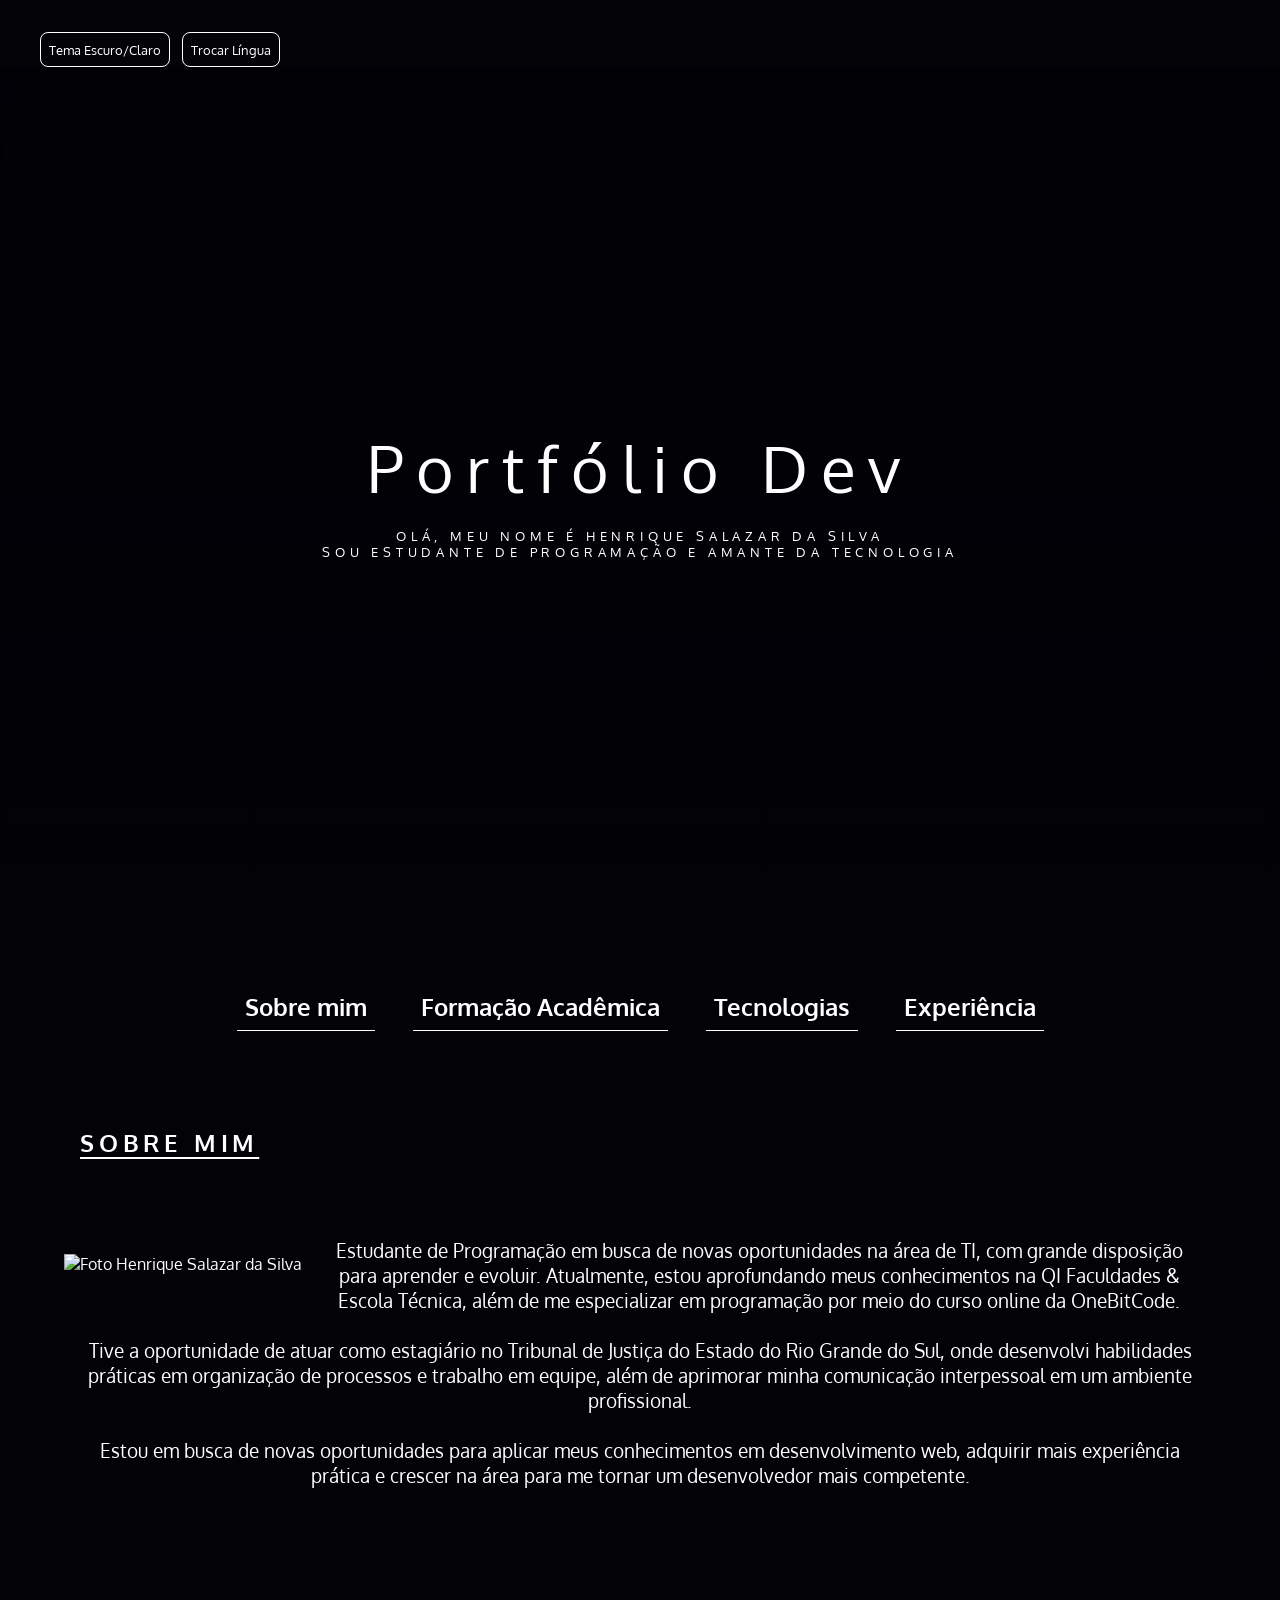
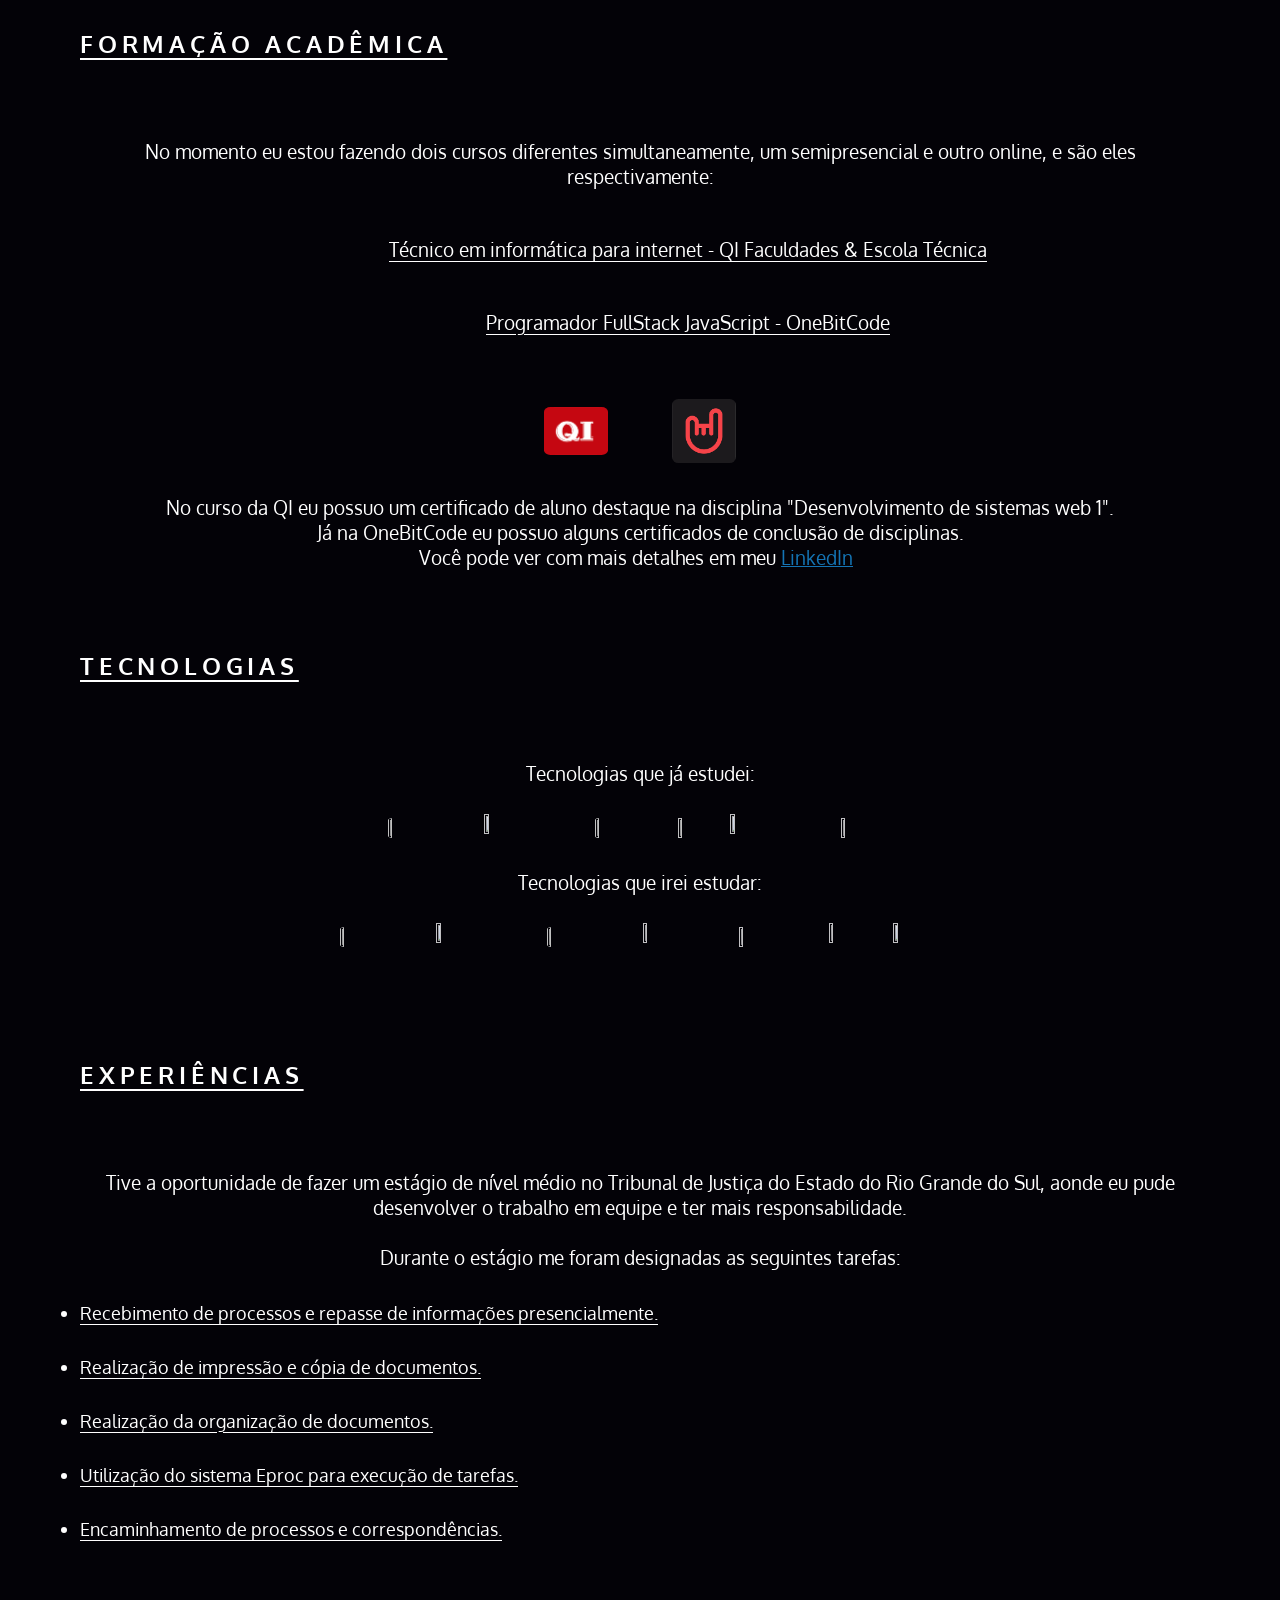
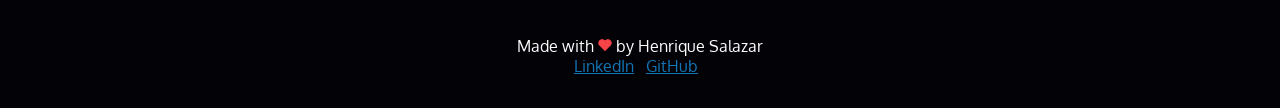
==== index.html @ 2d02c38e "button" ====
<html>
<head>
    <meta charset="UTF-8">
    <meta name="viewport" content="width=device-width, initial-scale=1.0">
    <meta http-equiv="X-UA-Compatible" content="IE=edge">
    <link rel="preconnect" href="https://fonts.googleapis.com" />
    <link rel="preconnect" href="https://fonts.gstatic.com" crossorigin />
    <link href="https://fonts.googleapis.com/css2?family=Oxygen:wght@300;400&display=swap" rel="stylesheet"/> 
    <link rel="stylesheet" href="style.css">
    <script src="index.js" defer></script>
    <link rel='icon' href="/favicon/heart-svgrepo-com.svg" type="image/icon">
  <title>Portfólio Dev</title>
  </head>
  <body>
    <main>
      <div class="buttons">
        <button>Tema Escuro/Claro</button>
        <button>Trocar Língua</button>
      </div>

      <div class="backgroundTop">
      <section class="top">  
      <h1 class="title">Portfólio Dev</h1>
      <br>
      <p class="text">Olá, meu nome é Henrique Salazar da Silva 
        <br>
        Sou estudante de programação e amante da tecnologia</p>
      </section>
      </div>
      
      <section class="guide">
        <h2 class="guideTitle">
          <a href=#aboutMe class="guideLink">Sobre mim</a>
          <a href=#studies class="guideLink">Formação Acadêmica</a>
          <a href=#tech class="guideLink">Tecnologias</a>
          <a href=#exp class="guideLink">Experiência</a>
        </h2>
      </section>
      <section id="aboutMe" class="aboutMe">
        <h3>Sobre mim</h3>
        <img class="myPhoto" src="https://media.licdn.com/dms/image/v2/D4D03AQFxj0ifbXHXuw/profile-displayphoto-shrink_200_200/profile-displayphoto-shrink_200_200/0/1732305080300?e=1740009600&v=beta&t=Vm63u_NW8mO5GxyEGUMK5g2LpMHWgsu2OqXwriJN6ME" alt="Foto Henrique Salazar da Silva">
        <p id="guideText" class="guideText">
          Estudante de Programação em busca de novas oportunidades na área de TI, com grande disposição para aprender e evoluir. Atualmente, estou aprofundando meus conhecimentos na QI Faculdades & Escola Técnica, além de me especializar em programação por meio do curso online da OneBitCode.
<br><br>
Tive a oportunidade de atuar como estagiário no Tribunal de Justiça do Estado do Rio Grande do Sul, onde desenvolvi habilidades práticas em organização de processos e trabalho em equipe, além de aprimorar minha comunicação interpessoal em um ambiente profissional.
<br><br>
Estou em busca de novas oportunidades para aplicar meus conhecimentos em desenvolvimento web, adquirir mais experiência prática e crescer na área para me tornar um desenvolvedor mais competente.
        </p>
      </section>
      <br><br><br>
        <section id="studies" class="studies">
        <h3>Formação acadêmica</h3>
        <p class="guideText">
          No momento eu estou fazendo dois cursos diferentes simultaneamente, um semipresencial e outro online, e são eles respectivamente:
           </p>
          <ul class="ulSchool">
            <li class="school">Técnico em informática para internet - QI Faculdades & Escola Técnica</li>     
            <li class="school">Programador FullStack JavaScript - OneBitCode</li>
          </ul>
          <div class="container">
          <img id="logoQI" class="logo" src="[data-uri]" alt="Logo QI">
          
                      <img class="logo" src="[data-uri]" alt="Logo OneBitCode">
          </div>
          <p class="guideText">
          No curso da QI eu possuo um certificado de aluno destaque na disciplina "Desenvolvimento de sistemas web 1".
            <br>
          Já na OneBitCode eu possuo alguns certificados de conclusão de disciplinas.
            <br>
            Você pode ver com mais detalhes em meu <a class="footerLink" href="https://www.linkedin.com/in/henrique-salazar-da-silva-dev/" target="_blank">LinkedIn</a>
          </p>
      </section>
      <section id="tech" class="tech">
      <h3>
        Tecnologias
        </h3>
        <p class="guideText">
        Tecnologias que já estudei:
        </p>
        <div class="containerTech">
       <img class="logoTech" src="https://i.pinimg.com/564x/b1/75/54/b175549d8268dd656b92e3b56988bdf9.jpg">
               <img class="logoTechCSS" src="https://encrypted-tbn0.gstatic.com/images?q=tbn:ANd9GcRZ390sPfhYJtccrcX6TgoSIDoWQivTFIMdyw&s">
          
          <img class="logoTechJS" src="https://upload.wikimedia.org/wikipedia/commons/6/6a/JavaScript-logo.png">
          
          <img class="logoTechSQL" src="https://www.tshirtgeek.com.br/wp-content/uploads/2021/09/com037-scaled.jpg">
          
          <img class="logoTechReact" src="https://cdn.intuji.com/2023/10/MySQL.png">
          
          <img class="logoTechJava" src="https://www.buildateam.io/wp-content/uploads/2018/07/logo-java.png">
          </div>
        <p class="guideText">
          Tecnologias que irei estudar:
        </p>
       <div class="containerTech">
        <img class="logoTech" src="https://upload.wikimedia.org/wikipedia/commons/thumb/2/27/PHP-logo.svg/711px-PHP-logo.svg.png?20180502235434">
         <img class="logoTechReact" src="https://www.shareicon.net/download/2016/07/10/119874_apps_512x512.png">
         <img class="logoTech" src="https://encrypted-tbn0.gstatic.com/images?q=tbn:ANd9GcSRgfZ2sG6xWL_Ag0kASTIytHshA2F419syVg&s">
         <img class="logoTechPost" src="https://cdn.thenewstack.io/media/2024/09/750a39d4-postgresql-1024x683.jpg">
         <img class="logoTechMongo" src="https://encrypted-tbn0.gstatic.com/images?q=tbn:ANd9GcT2ZYtHv2OLXmthRPbkmENZRXuqBVDwlsrZ1A&s">
         <img class="logoTechNext" src="https://media2.dev.to/dynamic/image/width=1080,height=1080,fit=cover,gravity=auto,format=auto/https%3A%2F%2Fdev-to-uploads.s3.amazonaws.com%2Fi%2Flx4ha1zl8s244i358abg.jpg">
         <img class="logoTechReact" src="https://cdn-icons-png.flaticon.com/512/5968/5968421.png">
        </div>
     </section>
      <section id="exp" class="exp">
        <h3>
          Experiências
        </h3>
        <p class="guideText">
        Tive a oportunidade de fazer um estágio de nível médio no Tribunal de Justiça do Estado do Rio Grande do Sul, aonde eu pude desenvolver o trabalho em equipe e ter mais responsabilidade.
<br><br>
          Durante o estágio me foram designadas as seguintes tarefas:<br>
          </p>
          <ul>
            <li class="tasks">Recebimento de processos e repasse de informações presencialmente.</li>
            <li class="tasks">Realização de impressão e cópia de documentos.</li>
            <li class="tasks">Realização da organização de documentos.</li>
            <li class="tasks">Utilização do sistema Eproc para execução de tarefas.</li>
            <li class="tasks">Encaminhamento de processos e correspondências.</li>     
        </ul>
        
      </section>
    </main>
    
    
     <footer class="footer">
        Made with
        <svg xmlns="http://www.w3.org/2000/svg" width="14" height="14" viewBox="0 0 24 24" fill="#f64348" stroke="#f64348" stroke-width="2" stroke-linecap="round" stroke-linejoin="round">
            <path d="M20.84 4.61a5.5 5.5 0 0 0-7.78 0L12 5.67l-1.06-1.06a5.5 5.5 0 0 0-7.78 7.78l1.06 1.06L12 21.23l7.78-7.78 1.06-1.06a5.5 5.5 0 0 0 0-7.78z"></path>
        </svg>
        by Henrique Salazar
       <br>
       <a class="footerLink" href="https://www.linkedin.com/in/henrique-salazar-da-silva-dev/" target="_blank">LinkedIn</a>
       <a class="footerLink" href="https://github.com/Sallazarr" target="_blank">GitHub</a>
    </footer>
  </body>
  
</html>
---- style.css ----
* {
    box-sizing: border-box;
    font-family: "Oxygen", system-ui, -apple-system, BlinkMacSystemFont, 'Segoe UI', Roboto, Oxygen, Ubuntu, Cantarell, 'Open Sans', 'Helvetica Neue', sans-serif;
    margin: 0;
    padding: 0;
}

html {
  scroll-behavior: smooth;
}

:root{
  --color-background:#030207;
  --color-white: #fff;
  --color-blue: #1474b4;
  --color-hover: #ababae;
}

.buttons{
margin-left: 2rem;
margin-top: 2rem;
}

button{
  padding: .5rem;
  margin-left: .5rem;
  border-radius: .5rem;
  background-color: var(--color-background);
  border: 1px solid var(--color-white);
  color: var(--color-white);
  transition: linear 0.1s;
}

button:hover{
  background-color: var(--color-hover);
}

.footerLink {
  display: inline-block; /* Necessário para aplicar transform corretamente */
    color: var(--color-blue);
  transition:transform 0.3s ease;
  margin-right:0.5rem;
}

.footerLink:hover{
  transform:scale(1.1);
}

.guideLink{
  text-decoration:none;
  display: inline-block;
  color:var(--color-white);
  border-bottom:1px solid var(--color-white);
  padding:0.5rem;
  margin:1rem;
  transition:transform 0.3s ease;

}

.guideLink:hover{
 transform:scale(1.1);
}

body{
    background-color: var(--color-background);
    color: var(--color-white);
  
}
.backgroundTop{
    background-image:url("https://media.licdn.com/dms/image/v2/D4D16AQHO2YxImoK0rQ/profile-displaybackgroundimage-shrink_350_1400/profile-displaybackgroundimage-shrink_350_1400/0/1732305296764?e=1740009600&v=beta&t=SHOpkHXw3C5W6tUankDEh1GphTwzK2i4yoQvyni9ja0");
  background-size:cover;
  background-position:center;
  background-repeat:no-repeat;
}

.top{
  padding-top:40vh;
 background: linear-gradient(rgba(0, 0, 0, 0.1), var(--color-background));
  position: relative;
  min-height: 100vh;
  text-align:center;
  height:100vh;  
  backdrop-filter: blur(5px);
}

.title{
  font-size:4rem;
  letter-spacing:0.8rem;
  font-weight:500;
}

.text{
  font-size:0.8rem;
  letter-spacing:0.3rem;
  text-transform:uppercase;
}

.guideTitle{
  text-align:center;
}


h3{
  font-size:1.5rem;
  text-align:left;
  margin:5rem;
  text-decoration:underline;
  text-decoration-color: var(--color-white);
  text-underline-position: under;
  letter-spacing:0.3rem;
  text-transform:uppercase;
}

.myPhoto{
  float:left;
  padding:1rem;
  margin-left:3rem;
  border-radius:10%;
  height:auto;
  width:auto;
  object-fit:cover;
}

.guideText{
  text-align:center;
  font-size:1.2rem;
  margin-left:5rem;
  margin-right:5rem;
}

.ulSchool{
    list-style-type: none;
  padding:0;
}

.container {
  display: flex;
  justify-content: center; /* Alinha as imagens no centro horizontal */
  align-items: center; /* Alinha as imagens no centro vertical */
  height: auto; /* Ocupa toda a altura da tela */
}

.logo{
  height:5%;
  width:5%;
  margin:2rem;
  border-radius:10%;
}

.school{
  margin-left:6rem;
  margin-bottom:2rem;
  margin-top:3rem;
  font-size:1.2rem;
  text-align:center;
  text-decoration:underline;
  text-decoration-color: var(--color-white);
  text-underline-position: under;
}


.containerTech{
   display: flex;
  justify-content: center; /* Alinha as imagens no centro horizontal */
  align-items: center; /* Alinha as imagens no centro vertical */
  height: auto; /* Ocupa toda a altura da tela */
}

.logoTech{
  height:5%;
  width:5%;
  margin:2rem;
  border-radius:10%;
  
}

.logoTechCSS{
  height:6.2%;
  width:6.2%;
  margin-bottom:8px;
  mix-blend-mode:screen;
}

.logoTechJS{
  height:4%;
  width:4%;
  margin:2rem;
  border-radius:10%;
}

.logoTechSQL{
  height:4%;
  width:4%;
  margin-bottom:8px;
   margin-top:0.5rem;
  color:var(--color-background)
}

.logoTechJava{
  height:4%;
  width:4%;
  margin:2rem;
  mix-blend-mode:screen;
}

.logoTechReact{
  height:6.2%;
  width:6.2%;
  margin-bottom:8px;
  mix-blend-mode:screen;
}

.logoTechPost{
  height:6.2%;
  width:5%;
  margin-bottom:8px;
  mix-blend-mode:screen;
}

.logoTechMongo{
  height:4.5%;
  width:4.5%;
  margin:2rem;
  mix-blend-mode:screen;
}

.logoTechNext{
  height:6.2%;
  width:5%;
  margin-bottom:8px;
  mix-blend-mode:screen;
}

.tasks{
  font-size:1.1rem;
  text-align:left;
  margin:2rem;
  margin-left:5rem;
  text-decoration:underline;
  text-decoration-color: var(--color-white);
  text-underline-position: under;
}

footer {
    margin-top: 4rem;
    padding: 2rem;
    text-align: center;
}
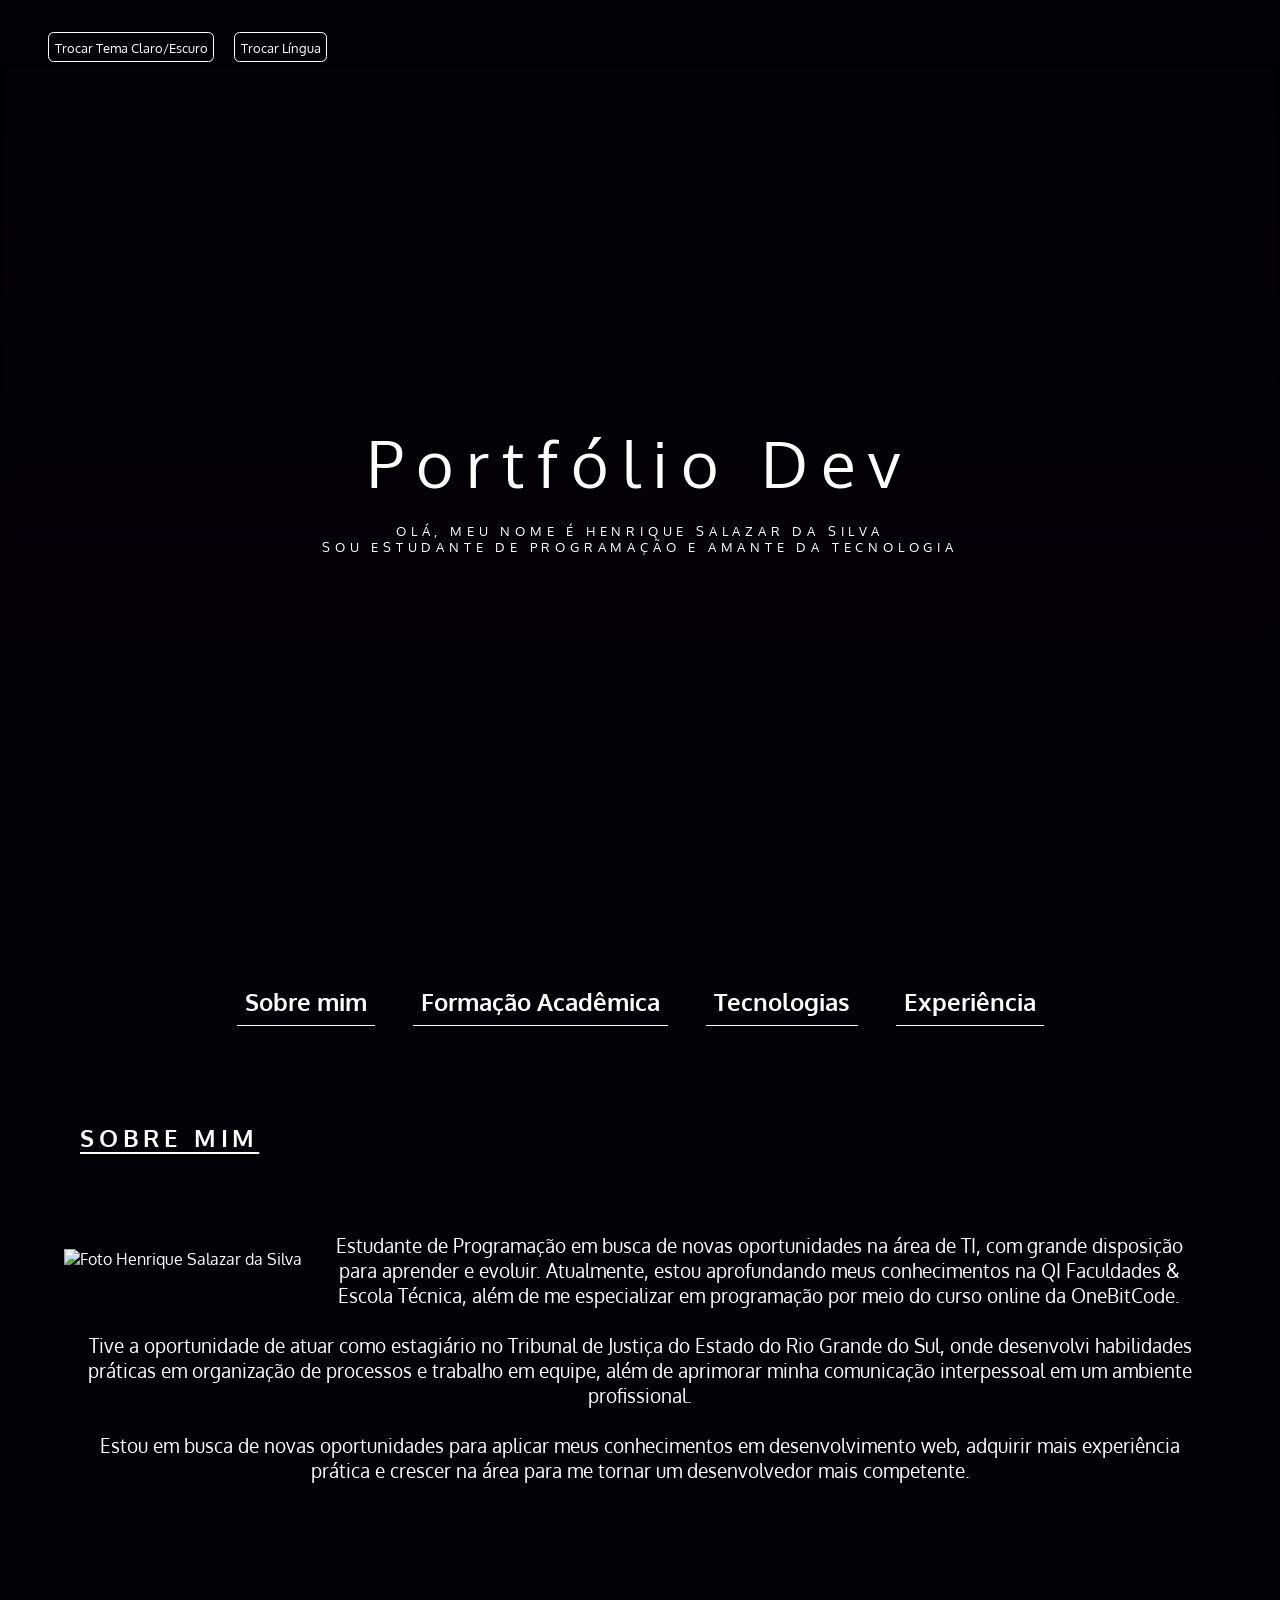
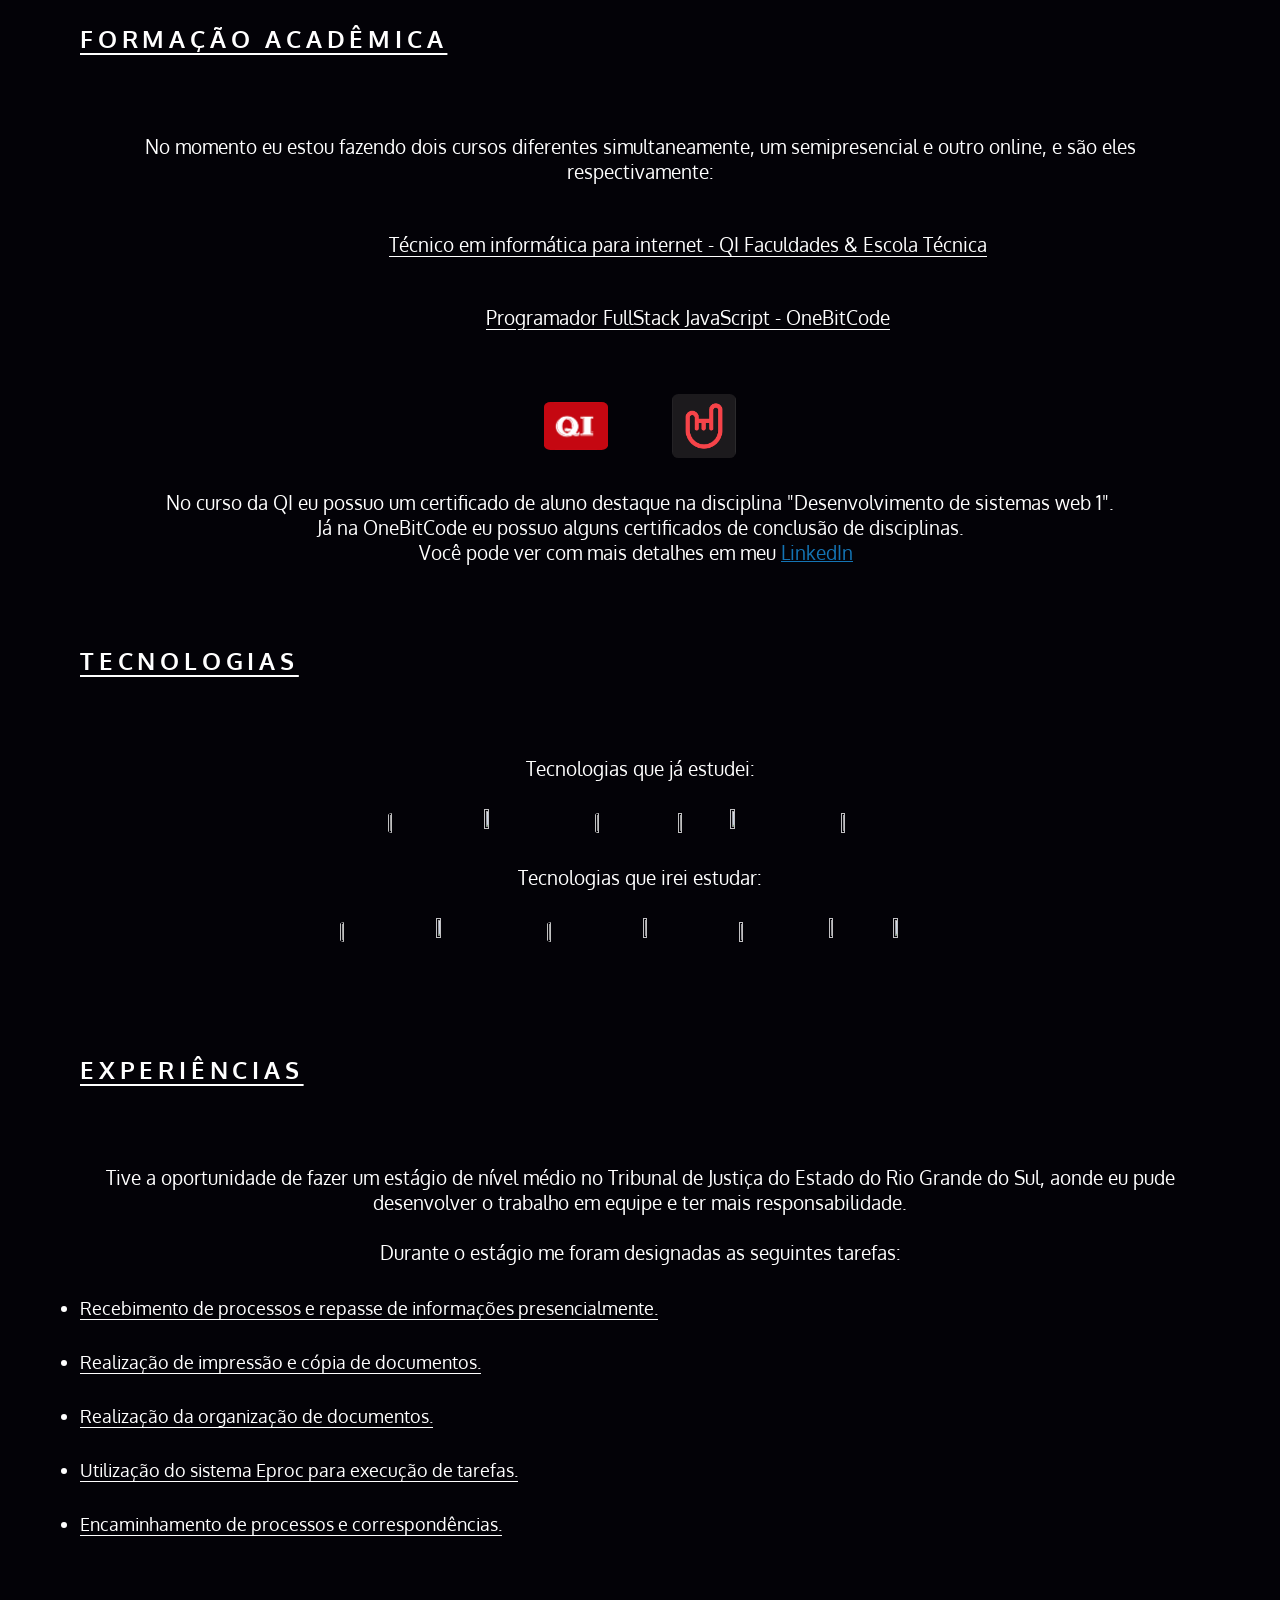
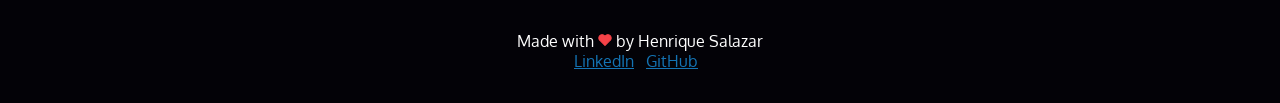
==== commit 505f5593: "buttons" ====
--- a/index.html
+++ b/index.html
@@ -13,10 +13,10 @@
   </head>
   <body>
     <main>
-      <div class="buttons">
-        <button>Tema Escuro/Claro</button>
-        <button>Trocar Língua</button>
-      </div>
+<div class="buttons">
+  <button>Trocar Tema Claro/Escuro</button>
+  <button>Trocar Língua</button>
+</div>
 
       <div class="backgroundTop">
       <section class="top">  
--- a/style.css
+++ b/style.css
@@ -13,26 +13,26 @@
   --color-background:#030207;
   --color-white: #fff;
   --color-blue: #1474b4;
-  --color-hover: #ababae;
 }
 
 .buttons{
-margin-left: 2rem;
-margin-top: 2rem;
+  margin-top: 2rem;
+  margin-left: 2rem;
 }
 
 button{
-  padding: .5rem;
-  margin-left: .5rem;
-  border-radius: .5rem;
+  padding: .35rem;
+  margin-left: 1rem;
+  border-radius: .35rem;
+  align-content: center;
   background-color: var(--color-background);
+  color:var(--color-white);
   border: 1px solid var(--color-white);
-  color: var(--color-white);
-  transition: linear 0.1s;
+  transition: ease-in-out 1s;
 }
 
 button:hover{
-  background-color: var(--color-hover);
+
 }
 
 .footerLink {
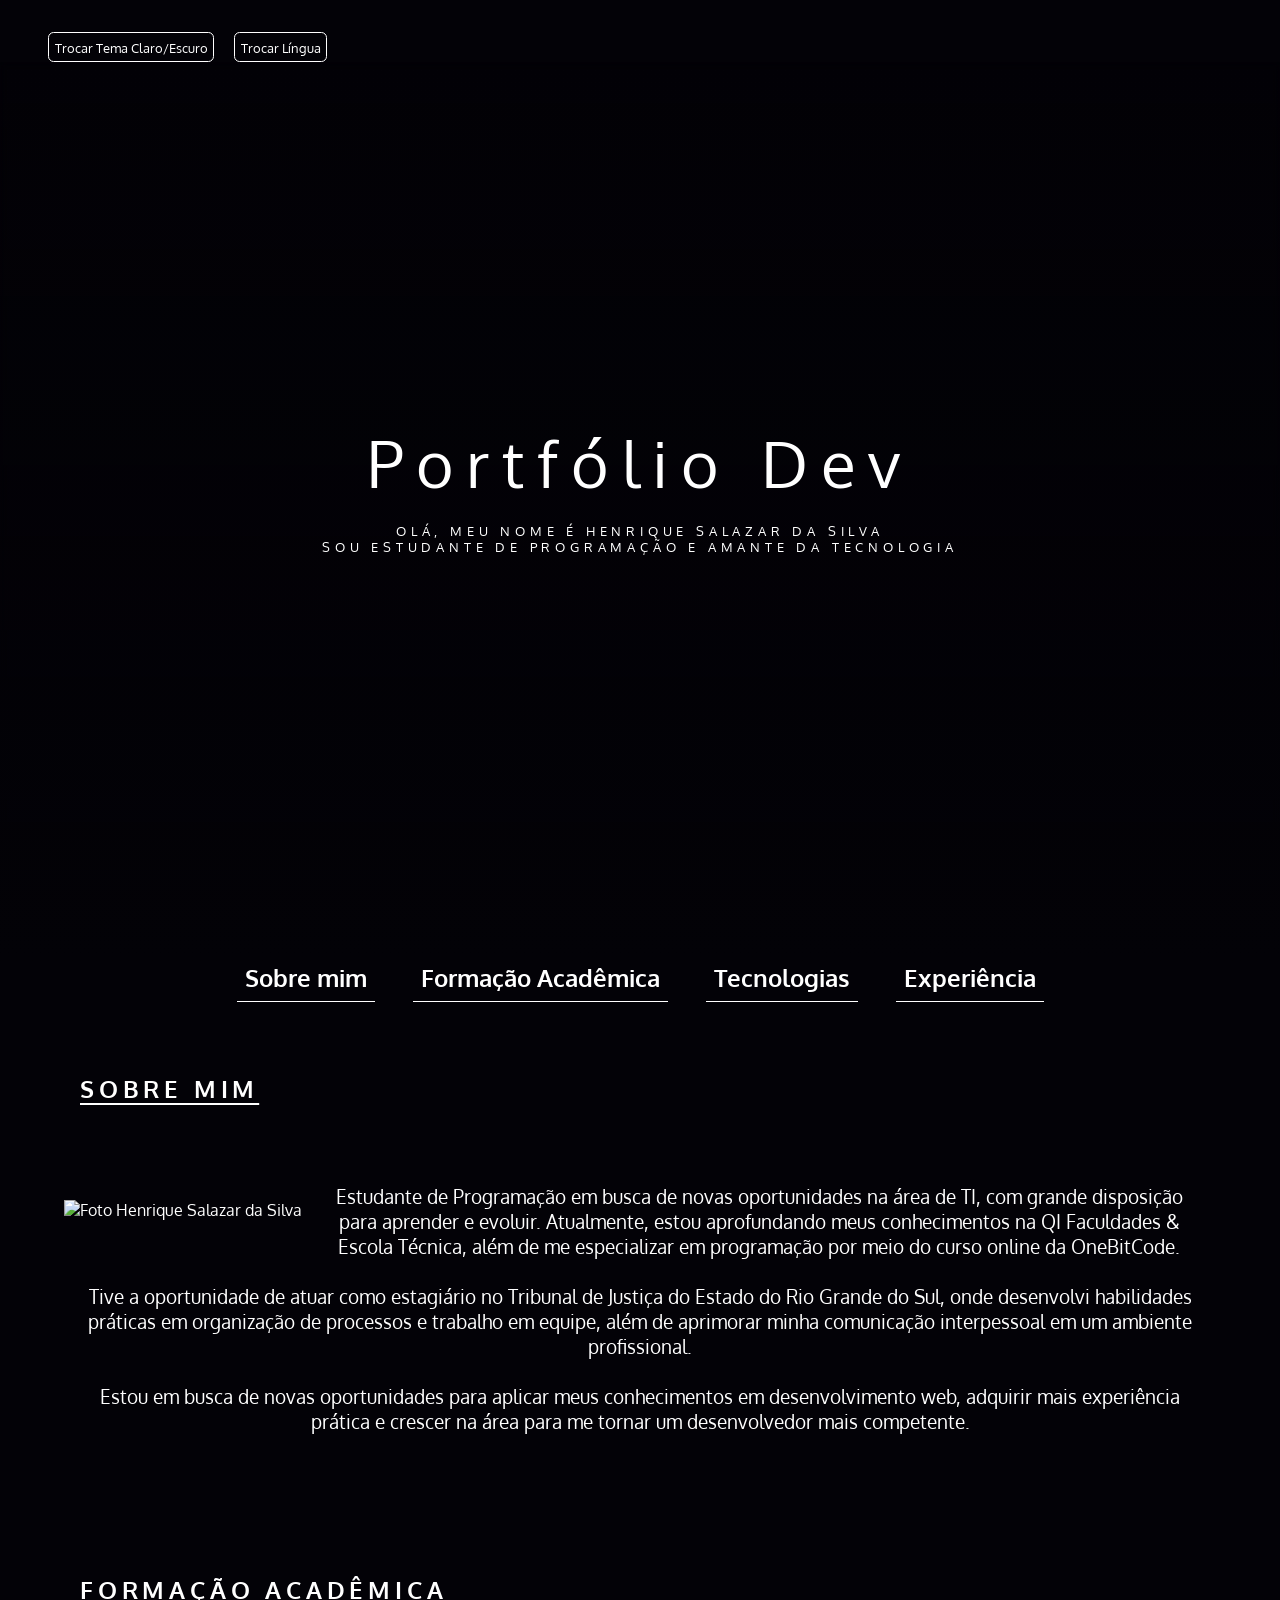
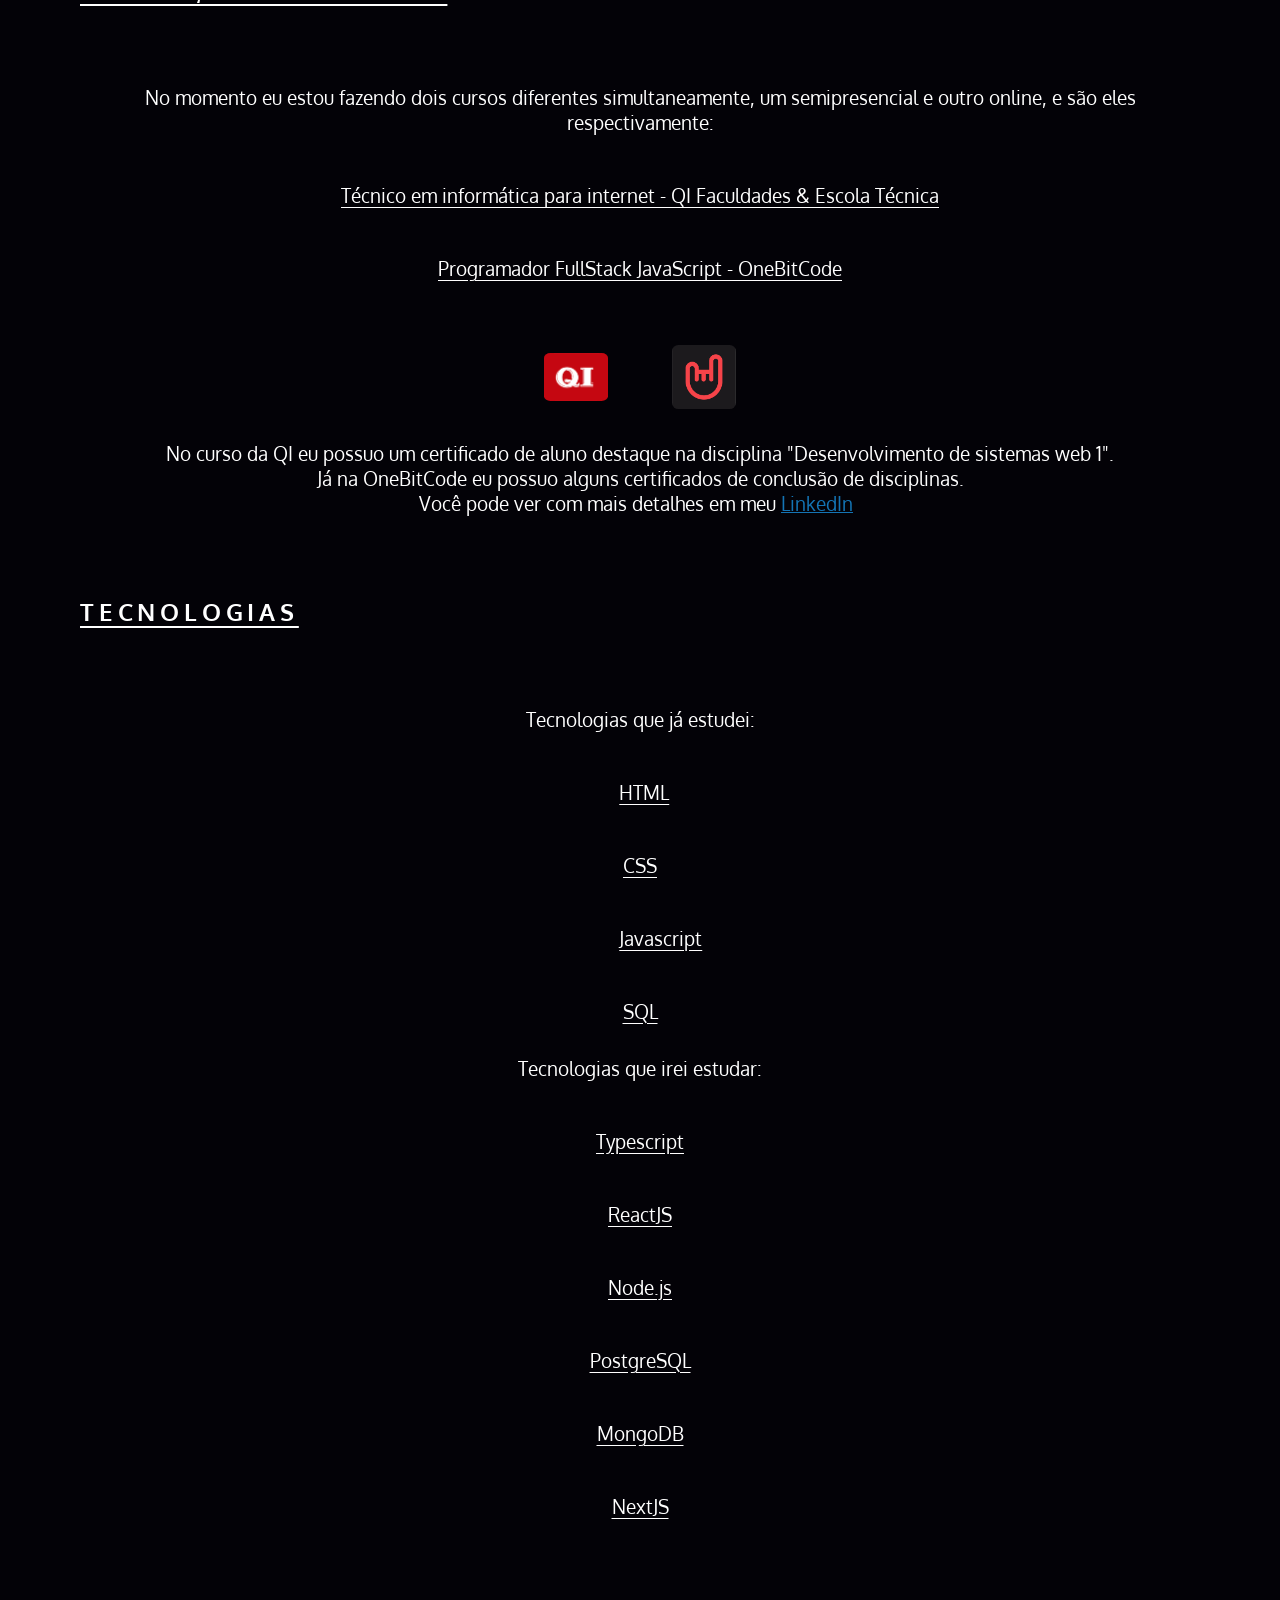
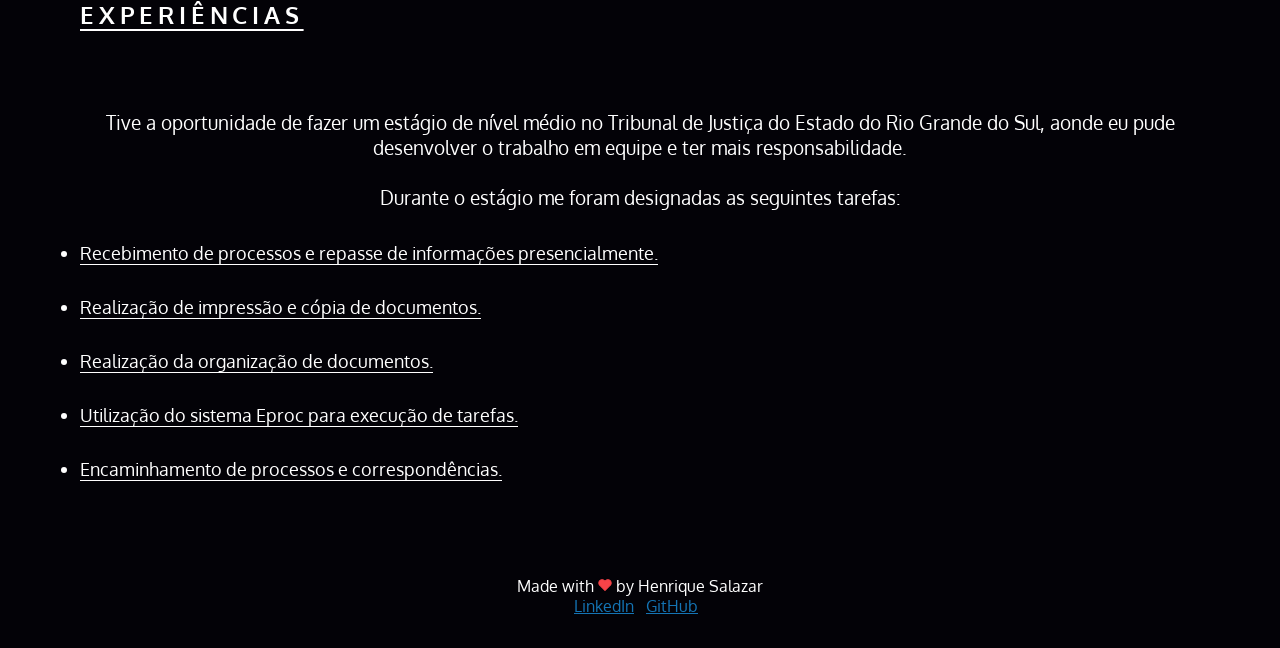
==== commit df282ddc: "change theme and some other changes" ====
--- a/index.html
+++ b/index.html
@@ -12,10 +12,10 @@
   <title>Portfólio Dev</title>
   </head>
   <body>
-    <main>
+    <main data-theme="dark">
 <div class="buttons">
-  <button>Trocar Tema Claro/Escuro</button>
-  <button>Trocar Língua</button>
+  <button id="switchTheme">Trocar Tema Claro/Escuro</button>
+  <button id="language">Trocar Língua</button>
 </div>
 
       <div class="backgroundTop">
@@ -78,28 +78,24 @@
         Tecnologias que já estudei:
         </p>
         <div class="containerTech">
-       <img class="logoTech" src="https://i.pinimg.com/564x/b1/75/54/b175549d8268dd656b92e3b56988bdf9.jpg">
-               <img class="logoTechCSS" src="https://encrypted-tbn0.gstatic.com/images?q=tbn:ANd9GcRZ390sPfhYJtccrcX6TgoSIDoWQivTFIMdyw&s">
-          
-          <img class="logoTechJS" src="https://upload.wikimedia.org/wikipedia/commons/6/6a/JavaScript-logo.png">
-          
-          <img class="logoTechSQL" src="https://www.tshirtgeek.com.br/wp-content/uploads/2021/09/com037-scaled.jpg">
-          
-          <img class="logoTechReact" src="https://cdn.intuji.com/2023/10/MySQL.png">
-          
-          <img class="logoTechJava" src="https://www.buildateam.io/wp-content/uploads/2018/07/logo-java.png">
+          <ul class="ulSchool">
+            <li class="school">HTML</li>
+            <li class="school">CSS</li>
+            <li class="school">Javascript</li>
+            <li class="school">SQL</li>
+          </ul>
           </div>
         <p class="guideText">
           Tecnologias que irei estudar:
         </p>
-       <div class="containerTech">
-        <img class="logoTech" src="https://upload.wikimedia.org/wikipedia/commons/thumb/2/27/PHP-logo.svg/711px-PHP-logo.svg.png?20180502235434">
-         <img class="logoTechReact" src="https://www.shareicon.net/download/2016/07/10/119874_apps_512x512.png">
-         <img class="logoTech" src="https://encrypted-tbn0.gstatic.com/images?q=tbn:ANd9GcSRgfZ2sG6xWL_Ag0kASTIytHshA2F419syVg&s">
-         <img class="logoTechPost" src="https://cdn.thenewstack.io/media/2024/09/750a39d4-postgresql-1024x683.jpg">
-         <img class="logoTechMongo" src="https://encrypted-tbn0.gstatic.com/images?q=tbn:ANd9GcT2ZYtHv2OLXmthRPbkmENZRXuqBVDwlsrZ1A&s">
-         <img class="logoTechNext" src="https://media2.dev.to/dynamic/image/width=1080,height=1080,fit=cover,gravity=auto,format=auto/https%3A%2F%2Fdev-to-uploads.s3.amazonaws.com%2Fi%2Flx4ha1zl8s244i358abg.jpg">
-         <img class="logoTechReact" src="https://cdn-icons-png.flaticon.com/512/5968/5968421.png">
+        <ul class="ulSchool">
+          <li class="school">Typescript</li>
+          <li class="school">ReactJS</li>
+          <li class="school">Node.js</li>
+          <li class="school">PostgreSQL</li>
+          <li class="school">MongoDB</li>
+          <li class="school">NextJS</li>
+        </ul>
         </div>
      </section>
       <section id="exp" class="exp">
--- a/style.css
+++ b/style.css
@@ -13,6 +13,7 @@
   --color-background:#030207;
   --color-white: #fff;
   --color-blue: #1474b4;
+  --color-hover: #3e293a;
 }
 
 .buttons{
@@ -20,20 +21,23 @@
   margin-left: 2rem;
 }
 
-button{
+button {
   padding: .35rem;
   margin-left: 1rem;
   border-radius: .35rem;
   align-content: center;
   background-color: var(--color-background);
-  color:var(--color-white);
+  color: var(--color-white);
   border: 1px solid var(--color-white);
-  transition: ease-in-out 1s;
+  transition: transform 0.3s ease-in-out, background-color 0.3s ease-in-out; /* Transições para transformação e cor */
+  cursor: pointer;
 }
 
-button:hover{
+button:hover {
+  background-color: var(--color-hover);
+  transform: scale(1.01); /* Aumenta o tamanho do botão em 10% */
+}
 
-}
 
 .footerLink {
   display: inline-block; /* Necessário para aplicar transform corretamente */
@@ -48,7 +52,7 @@
 
 .guideLink{
   text-decoration:none;
-  display: inline-block;
+  display: inline;
   color:var(--color-white);
   border-bottom:1px solid var(--color-white);
   padding:0.5rem;
@@ -122,6 +126,7 @@
 }
 
 .guideText{
+  
   text-align:center;
   font-size:1.2rem;
   margin-left:5rem;
@@ -148,7 +153,8 @@
 }
 
 .school{
-  margin-left:6rem;
+  margin-left:25%;
+  margin-right: 25%;
   margin-bottom:2rem;
   margin-top:3rem;
   font-size:1.2rem;
@@ -164,71 +170,6 @@
   justify-content: center; /* Alinha as imagens no centro horizontal */
   align-items: center; /* Alinha as imagens no centro vertical */
   height: auto; /* Ocupa toda a altura da tela */
-}
-
-.logoTech{
-  height:5%;
-  width:5%;
-  margin:2rem;
-  border-radius:10%;
-  
-}
-
-.logoTechCSS{
-  height:6.2%;
-  width:6.2%;
-  margin-bottom:8px;
-  mix-blend-mode:screen;
-}
-
-.logoTechJS{
-  height:4%;
-  width:4%;
-  margin:2rem;
-  border-radius:10%;
-}
-
-.logoTechSQL{
-  height:4%;
-  width:4%;
-  margin-bottom:8px;
-   margin-top:0.5rem;
-  color:var(--color-background)
-}
-
-.logoTechJava{
-  height:4%;
-  width:4%;
-  margin:2rem;
-  mix-blend-mode:screen;
-}
-
-.logoTechReact{
-  height:6.2%;
-  width:6.2%;
-  margin-bottom:8px;
-  mix-blend-mode:screen;
-}
-
-.logoTechPost{
-  height:6.2%;
-  width:5%;
-  margin-bottom:8px;
-  mix-blend-mode:screen;
-}
-
-.logoTechMongo{
-  height:4.5%;
-  width:4.5%;
-  margin:2rem;
-  mix-blend-mode:screen;
-}
-
-.logoTechNext{
-  height:6.2%;
-  width:5%;
-  margin-bottom:8px;
-  mix-blend-mode:screen;
 }
 
 .tasks{
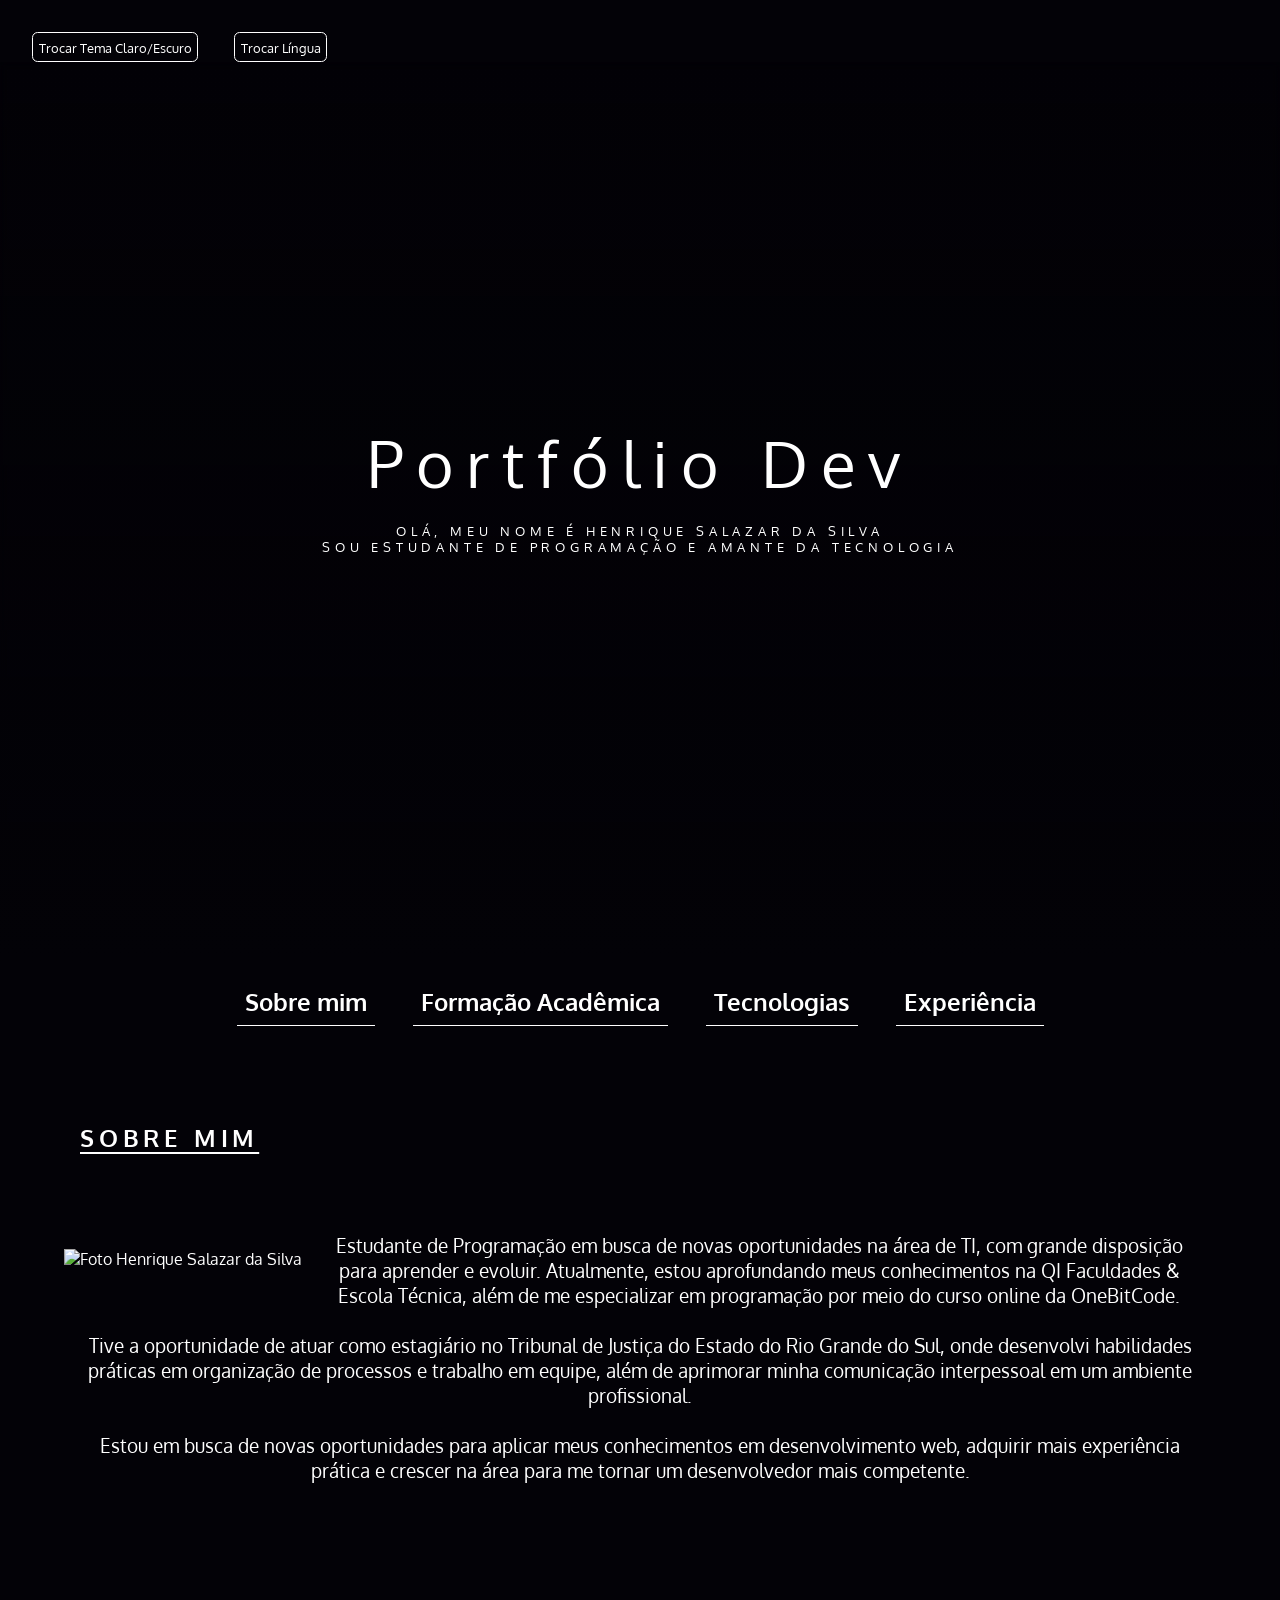
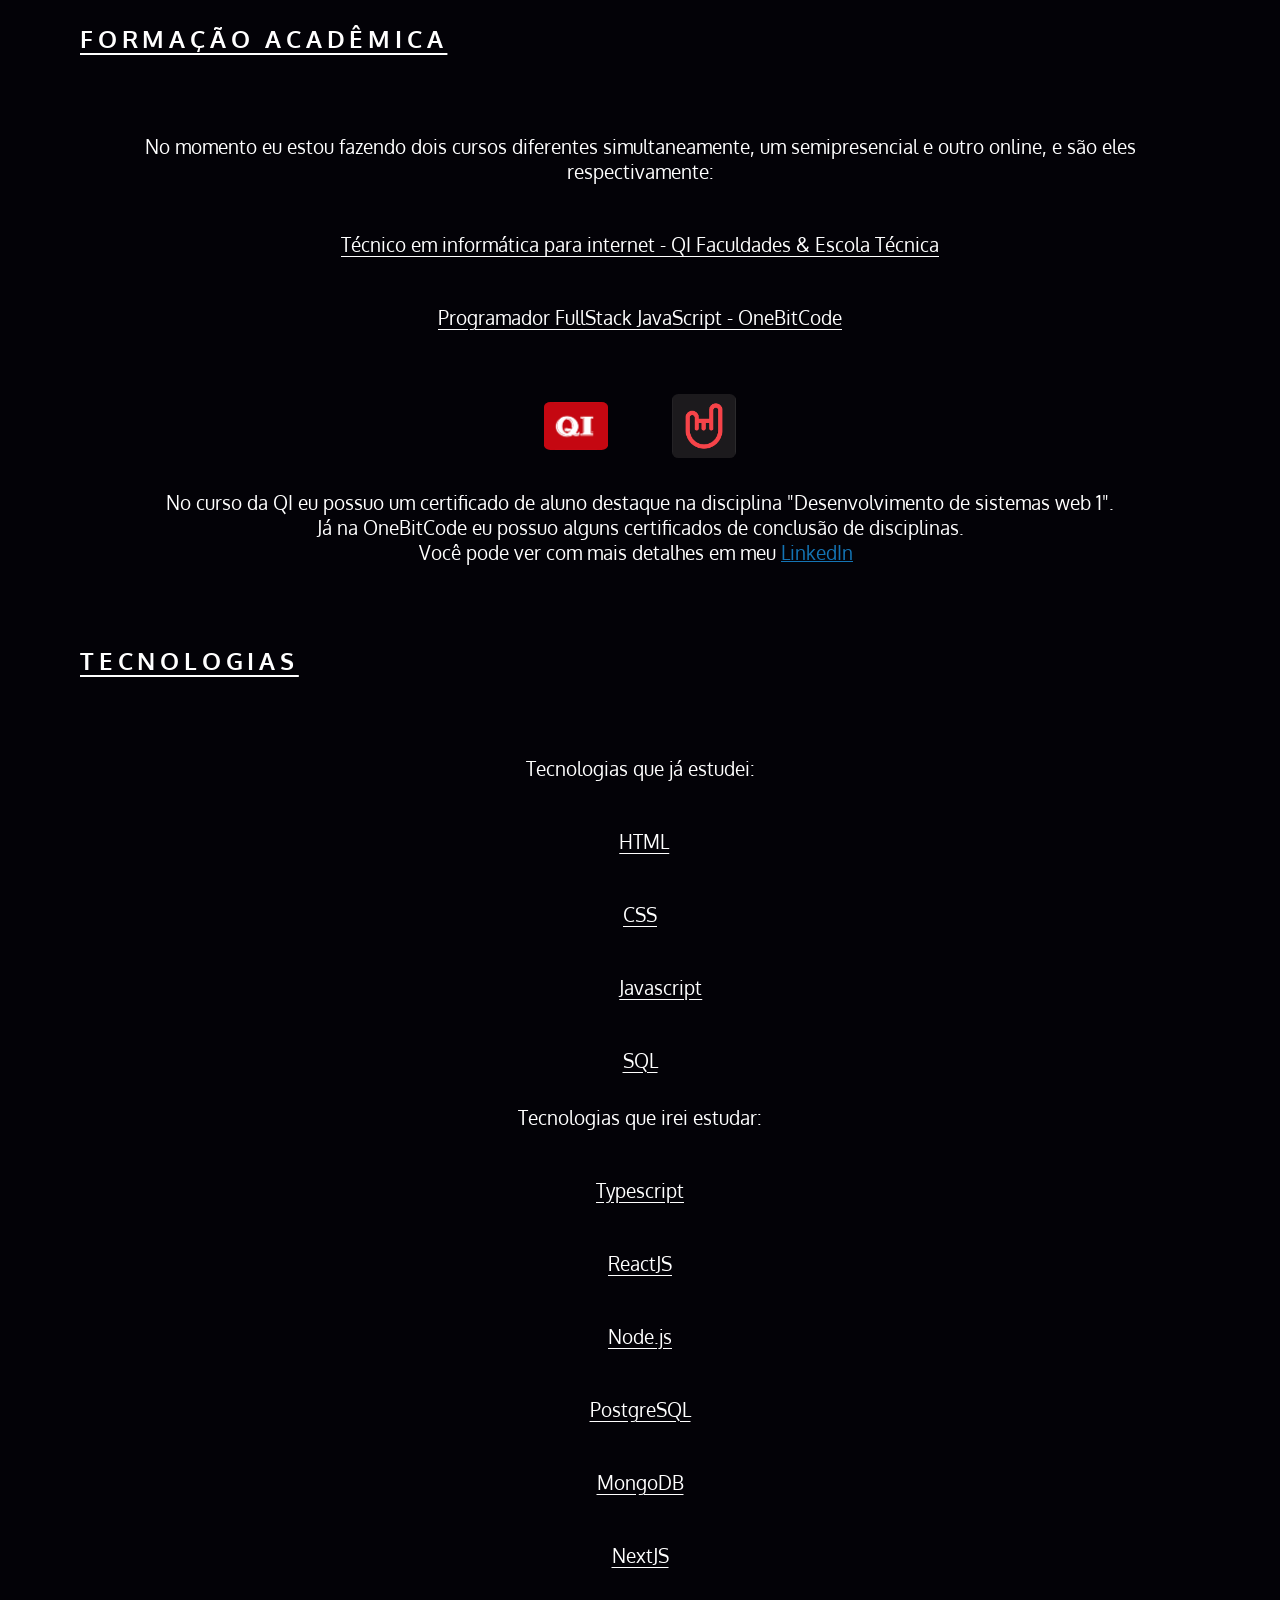
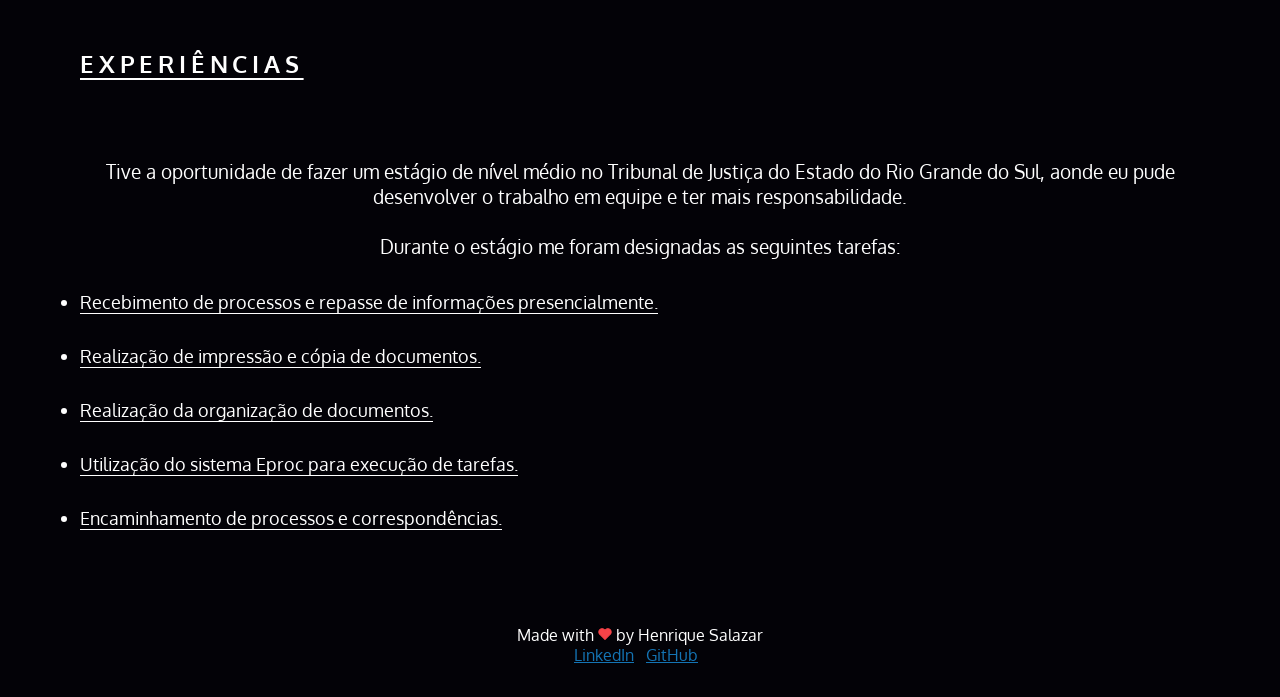
==== commit 43e65010: "update" ====
--- a/index.html
+++ b/index.html
@@ -1,4 +1,4 @@
-<html>
+<html data-lang="ptbr">
 <head>
     <meta charset="UTF-8">
     <meta name="viewport" content="width=device-width, initial-scale=1.0">
@@ -13,13 +13,15 @@
   </head>
   <body>
     <main data-theme="dark">
-<div class="buttons">
-  <button id="switchTheme">Trocar Tema Claro/Escuro</button>
-  <button id="language">Trocar Língua</button>
-</div>
+
 
       <div class="backgroundTop">
+     
+          <button id="switchTheme">Trocar Tema Claro/Escuro</button>
+          <button id="language">Trocar Língua</button>
+
       <section class="top">  
+  
       <h1 class="title">Portfólio Dev</h1>
       <br>
       <p class="text">Olá, meu nome é Henrique Salazar da Silva 
@@ -30,16 +32,16 @@
       
       <section class="guide">
         <h2 class="guideTitle">
-          <a href=#aboutMe class="guideLink">Sobre mim</a>
-          <a href=#studies class="guideLink">Formação Acadêmica</a>
-          <a href=#tech class="guideLink">Tecnologias</a>
-          <a href=#exp class="guideLink">Experiência</a>
+          <a href=#aboutMe id="guideLink1" class="guideLink">Sobre mim</a>
+          <a href=#studies id="guideLink2" class="guideLink">Formação Acadêmica</a>
+          <a href=#tech id="guideLink3" class="guideLink">Tecnologias</a>
+          <a href=#exp id="guideLink4" class="guideLink">Experiência</a>
         </h2>
       </section>
       <section id="aboutMe" class="aboutMe">
-        <h3>Sobre mim</h3>
+        <h3 class="myself">Sobre mim</h3>
         <img class="myPhoto" src="https://media.licdn.com/dms/image/v2/D4D03AQFxj0ifbXHXuw/profile-displayphoto-shrink_200_200/profile-displayphoto-shrink_200_200/0/1732305080300?e=1740009600&v=beta&t=Vm63u_NW8mO5GxyEGUMK5g2LpMHWgsu2OqXwriJN6ME" alt="Foto Henrique Salazar da Silva">
-        <p id="guideText" class="guideText">
+        <p id="guideText1" class="guideText">
           Estudante de Programação em busca de novas oportunidades na área de TI, com grande disposição para aprender e evoluir. Atualmente, estou aprofundando meus conhecimentos na QI Faculdades & Escola Técnica, além de me especializar em programação por meio do curso online da OneBitCode.
 <br><br>
 Tive a oportunidade de atuar como estagiário no Tribunal de Justiça do Estado do Rio Grande do Sul, onde desenvolvi habilidades práticas em organização de processos e trabalho em equipe, além de aprimorar minha comunicação interpessoal em um ambiente profissional.
--- a/style.css
+++ b/style.css
@@ -23,13 +23,14 @@
 
 button {
   padding: .35rem;
-  margin-left: 1rem;
+  margin-left: 2rem;
+  margin-top: 2rem;
   border-radius: .35rem;
   align-content: center;
   background-color: var(--color-background);
   color: var(--color-white);
   border: 1px solid var(--color-white);
-  transition: transform 0.3s ease-in-out, background-color 0.3s ease-in-out; /* Transições para transformação e cor */
+  transition: transform 0.1s ease-in-out, background-color 0.1s ease-in-out; /* Transições para transformação e cor */
   cursor: pointer;
 }
 
@@ -50,19 +51,28 @@
   transform:scale(1.1);
 }
 
+.guide{
+  display: flex;
+  flex-wrap: wrap;
+  align-items: center;
+  justify-content: center;
+  width: 100%;
+  min-width: 25%;
+  max-width: 125%;
+}
+
 .guideLink{
+  display: inline-block;
   text-decoration:none;
-  display: inline;
   color:var(--color-white);
   border-bottom:1px solid var(--color-white);
   padding:0.5rem;
   margin:1rem;
-  transition:transform 0.3s ease;
-
+  transition: transform 0.1s ease-in-out;
 }
 
 .guideLink:hover{
- transform:scale(1.1);
+  transform: scale(1.05);
 }
 
 body{
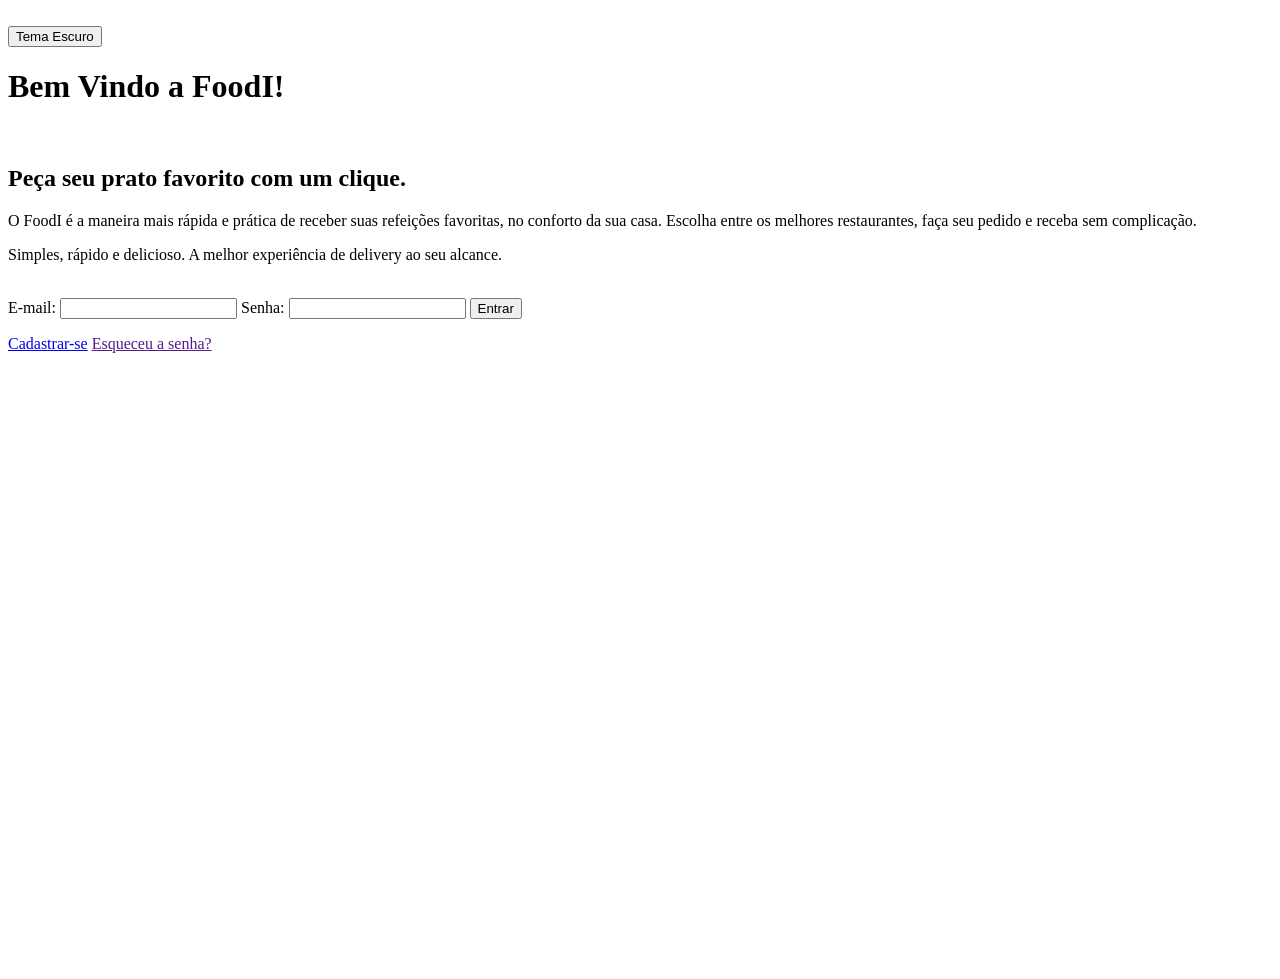
==== commit f6ec17d6: "Troquei completamente vou voltar para curriculo dps" ====
--- a/index.html
+++ b/index.html
@@ -1,136 +1,50 @@
-<html data-lang="ptbr">
+<!DOCTYPE html>
+<html lang="pt-BR">
 <head>
     <meta charset="UTF-8">
     <meta name="viewport" content="width=device-width, initial-scale=1.0">
-    <meta http-equiv="X-UA-Compatible" content="IE=edge">
-    <link rel="preconnect" href="https://fonts.googleapis.com" />
-    <link rel="preconnect" href="https://fonts.gstatic.com" crossorigin />
-    <link href="https://fonts.googleapis.com/css2?family=Oxygen:wght@300;400&display=swap" rel="stylesheet"/> 
-    <link rel="stylesheet" href="style.css">
+    <title>Login FoodI</title>
+    <link rel="preconnect" href="https://fonts.googleapis.com">
+    <link rel="preconnect" href="https://fonts.gstatic.com" crossorigin>
+    <link href="https://fonts.googleapis.com/css2?family=Montserrat:ital,wght@0,100..900;1,100..900&display=swap" rel="stylesheet">
+    <link rel="stylesheet" href="/Clone Ifood/CSS/style.css">
     <script src="index.js" defer></script>
-    <link rel='icon' href="/favicon/heart-svgrepo-com.svg" type="image/icon">
-  <title>Portfólio Dev</title>
-  </head>
-  <body>
-    <main data-theme="dark">
+    <script src="particles-config.js" defer></script>
+    <script src="particles.min.js"></script>
 
+</head>
+<body data-theme="light">
+    <div id="particles-js"></div>
+    <div class="page-container">
+        <div class="left-side">
+            <button id="themeSwitcher">Tema Escuro</button>
+            <div class="text">
+             <h1>Bem Vindo a FoodI!</h1> <img src="/Clone Ifood/CSS/img/restaurant.png" alt="">
+             <h2>Peça seu prato favorito com um clique.</h2>
+            <p>O FoodI é a maneira mais rápida e prática de receber suas refeições favoritas, no conforto da sua casa. Escolha entre os melhores restaurantes, faça seu pedido e receba sem complicação.</p>
+            <p>Simples, rápido e delicioso. A melhor experiência de delivery ao seu alcance.</p>
+        </div>
+        </div>
 
-      <div class="backgroundTop">
-     
-          <button id="switchTheme">Trocar Tema Claro/Escuro</button>
-          <button id="language">Trocar Língua</button>
+        <div class="right-side">
+            <div class="login-container">
+                <img src="/Clone Ifood/CSS/img/snack.png" alt="">
+                <form id="loginForm">
+                    <label for="email">E-mail:</label>
+                    <input type="email" id="email" required>
 
-      <section class="top">  
-  
-      <h1 class="title">Portfólio Dev</h1>
-      <br>
-      <p class="text">Olá, meu nome é Henrique Salazar da Silva 
-        <br>
-        Sou estudante de programação e amante da tecnologia</p>
-      </section>
-      </div>
-      
-      <section class="guide">
-        <h2 class="guideTitle">
-          <a href=#aboutMe id="guideLink1" class="guideLink">Sobre mim</a>
-          <a href=#studies id="guideLink2" class="guideLink">Formação Acadêmica</a>
-          <a href=#tech id="guideLink3" class="guideLink">Tecnologias</a>
-          <a href=#exp id="guideLink4" class="guideLink">Experiência</a>
-        </h2>
-      </section>
-      <section id="aboutMe" class="aboutMe">
-        <h3 class="myself">Sobre mim</h3>
-        <img class="myPhoto" src="https://media.licdn.com/dms/image/v2/D4D03AQFxj0ifbXHXuw/profile-displayphoto-shrink_200_200/profile-displayphoto-shrink_200_200/0/1732305080300?e=1740009600&v=beta&t=Vm63u_NW8mO5GxyEGUMK5g2LpMHWgsu2OqXwriJN6ME" alt="Foto Henrique Salazar da Silva">
-        <p id="guideText1" class="guideText">
-          Estudante de Programação em busca de novas oportunidades na área de TI, com grande disposição para aprender e evoluir. Atualmente, estou aprofundando meus conhecimentos na QI Faculdades & Escola Técnica, além de me especializar em programação por meio do curso online da OneBitCode.
-<br><br>
-Tive a oportunidade de atuar como estagiário no Tribunal de Justiça do Estado do Rio Grande do Sul, onde desenvolvi habilidades práticas em organização de processos e trabalho em equipe, além de aprimorar minha comunicação interpessoal em um ambiente profissional.
-<br><br>
-Estou em busca de novas oportunidades para aplicar meus conhecimentos em desenvolvimento web, adquirir mais experiência prática e crescer na área para me tornar um desenvolvedor mais competente.
-        </p>
-      </section>
-      <br><br><br>
-        <section id="studies" class="studies">
-        <h3>Formação acadêmica</h3>
-        <p class="guideText">
-          No momento eu estou fazendo dois cursos diferentes simultaneamente, um semipresencial e outro online, e são eles respectivamente:
-           </p>
-          <ul class="ulSchool">
-            <li class="school">Técnico em informática para internet - QI Faculdades & Escola Técnica</li>     
-            <li class="school">Programador FullStack JavaScript - OneBitCode</li>
-          </ul>
-          <div class="container">
-          <img id="logoQI" class="logo" src="[data-uri]" alt="Logo QI">
-          
-                      <img class="logo" src="[data-uri]" alt="Logo OneBitCode">
-          </div>
-          <p class="guideText">
-          No curso da QI eu possuo um certificado de aluno destaque na disciplina "Desenvolvimento de sistemas web 1".
-            <br>
-          Já na OneBitCode eu possuo alguns certificados de conclusão de disciplinas.
-            <br>
-            Você pode ver com mais detalhes em meu <a class="footerLink" href="https://www.linkedin.com/in/henrique-salazar-da-silva-dev/" target="_blank">LinkedIn</a>
-          </p>
-      </section>
-      <section id="tech" class="tech">
-      <h3>
-        Tecnologias
-        </h3>
-        <p class="guideText">
-        Tecnologias que já estudei:
-        </p>
-        <div class="containerTech">
-          <ul class="ulSchool">
-            <li class="school">HTML</li>
-            <li class="school">CSS</li>
-            <li class="school">Javascript</li>
-            <li class="school">SQL</li>
-          </ul>
-          </div>
-        <p class="guideText">
-          Tecnologias que irei estudar:
-        </p>
-        <ul class="ulSchool">
-          <li class="school">Typescript</li>
-          <li class="school">ReactJS</li>
-          <li class="school">Node.js</li>
-          <li class="school">PostgreSQL</li>
-          <li class="school">MongoDB</li>
-          <li class="school">NextJS</li>
-        </ul>
+                    <label for="senha">Senha:</label>
+                    <input type="password" id="senha" required>
+
+                    <button type="submit">Entrar</button>
+                </form>
+                <p id="error-message" class="error-message"></p>
+                <div class="links-container">
+                    <a href="/Clone Ifood/cadastro.html">Cadastrar-se</a>
+                    <a href="">Esqueceu a senha? </a>
+                </div>
+            </div>
         </div>
-     </section>
-      <section id="exp" class="exp">
-        <h3>
-          Experiências
-        </h3>
-        <p class="guideText">
-        Tive a oportunidade de fazer um estágio de nível médio no Tribunal de Justiça do Estado do Rio Grande do Sul, aonde eu pude desenvolver o trabalho em equipe e ter mais responsabilidade.
-<br><br>
-          Durante o estágio me foram designadas as seguintes tarefas:<br>
-          </p>
-          <ul>
-            <li class="tasks">Recebimento de processos e repasse de informações presencialmente.</li>
-            <li class="tasks">Realização de impressão e cópia de documentos.</li>
-            <li class="tasks">Realização da organização de documentos.</li>
-            <li class="tasks">Utilização do sistema Eproc para execução de tarefas.</li>
-            <li class="tasks">Encaminhamento de processos e correspondências.</li>     
-        </ul>
-        
-      </section>
-    </main>
-    
-    
-     <footer class="footer">
-        Made with
-        <svg xmlns="http://www.w3.org/2000/svg" width="14" height="14" viewBox="0 0 24 24" fill="#f64348" stroke="#f64348" stroke-width="2" stroke-linecap="round" stroke-linejoin="round">
-            <path d="M20.84 4.61a5.5 5.5 0 0 0-7.78 0L12 5.67l-1.06-1.06a5.5 5.5 0 0 0-7.78 7.78l1.06 1.06L12 21.23l7.78-7.78 1.06-1.06a5.5 5.5 0 0 0 0-7.78z"></path>
-        </svg>
-        by Henrique Salazar
-       <br>
-       <a class="footerLink" href="https://www.linkedin.com/in/henrique-salazar-da-silva-dev/" target="_blank">LinkedIn</a>
-       <a class="footerLink" href="https://github.com/Sallazarr" target="_blank">GitHub</a>
-    </footer>
-  </body>
-  
-</html>+    </div>
+</body>
+</html>
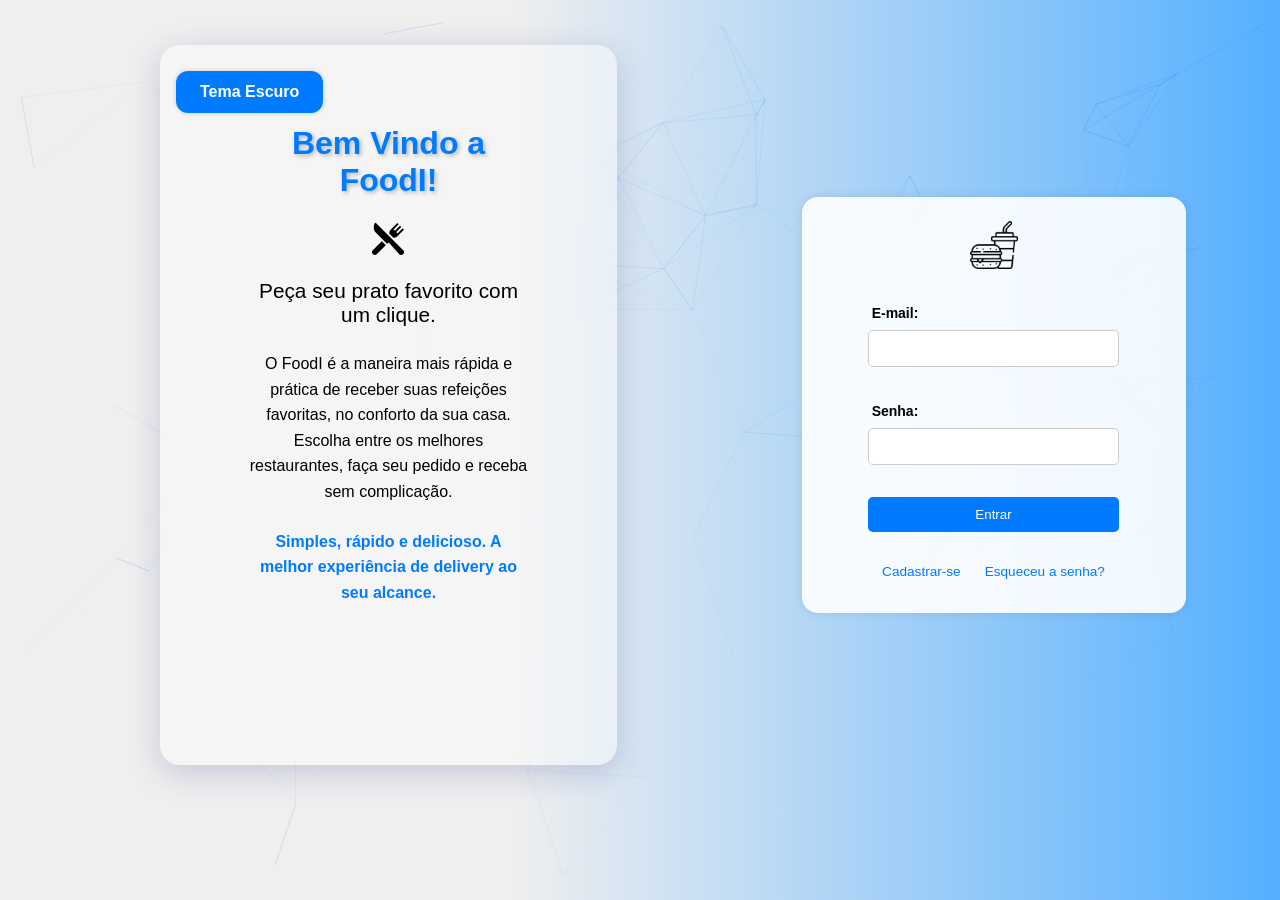
==== commit 75fd1fbd: "t" ====
--- a/index.html
+++ b/index.html
@@ -7,7 +7,7 @@
     <link rel="preconnect" href="https://fonts.googleapis.com">
     <link rel="preconnect" href="https://fonts.gstatic.com" crossorigin>
     <link href="https://fonts.googleapis.com/css2?family=Montserrat:ital,wght@0,100..900;1,100..900&display=swap" rel="stylesheet">
-    <link rel="stylesheet" href="/Clone Ifood/CSS/style.css">
+    <link rel="stylesheet" href="/CSS/style.css">
     <script src="index.js" defer></script>
     <script src="particles-config.js" defer></script>
     <script src="particles.min.js"></script>
@@ -19,7 +19,7 @@
         <div class="left-side">
             <button id="themeSwitcher">Tema Escuro</button>
             <div class="text">
-             <h1>Bem Vindo a FoodI!</h1> <img src="/Clone Ifood/CSS/img/restaurant.png" alt="">
+             <h1>Bem Vindo a FoodI!</h1> <img src="CSS/img/restaurant.png" alt="">
              <h2>Peça seu prato favorito com um clique.</h2>
             <p>O FoodI é a maneira mais rápida e prática de receber suas refeições favoritas, no conforto da sua casa. Escolha entre os melhores restaurantes, faça seu pedido e receba sem complicação.</p>
             <p>Simples, rápido e delicioso. A melhor experiência de delivery ao seu alcance.</p>
@@ -28,7 +28,7 @@
 
         <div class="right-side">
             <div class="login-container">
-                <img src="/Clone Ifood/CSS/img/snack.png" alt="">
+                <img src="CSS/img/snack.png" alt="">
                 <form id="loginForm">
                     <label for="email">E-mail:</label>
                     <input type="email" id="email" required>
@@ -40,7 +40,7 @@
                 </form>
                 <p id="error-message" class="error-message"></p>
                 <div class="links-container">
-                    <a href="/Clone Ifood/cadastro.html">Cadastrar-se</a>
+                    <a href="cadastro.html">Cadastrar-se</a>
                     <a href="">Esqueceu a senha? </a>
                 </div>
             </div>
--- a/CSS/style.css
+++ b/CSS/style.css
@@ -0,0 +1,295 @@
+/* Definindo as variáveis de cor */
+:root {
+    /* Cores Tema Claro */
+    --color-primary: #007bff;
+    --color-primary-hover: #0068d6;
+    --color-background: rgba(255, 255, 255, 0.9);
+    --color-background-light: rgba(255, 255, 255, 0.4);
+    --color-text: #000000;
+    --color-error: #ff0000;
+    --color-shadow: rgba(0, 0, 0, 0.25);
+    --color-link: #007bff;
+    --color-img:#000000;
+
+   /*  --color-primary: #66b3ff;  Um tom mais claro de azul para o modo escuro 
+    --color-primary-hover: #3385cc;  Um tom mais escuro para hover 
+    --color-background: rgba(18, 18, 18, 1); Fundo escuro 
+    --color-background-light: rgba(31, 31, 31, 0.9);  Um fundo claro, mas ainda escuro 
+    --color-text: #e0e0e0; /Texto claro, quase branco 
+    --color-error: #ff4d4d;  Vermelho mais suave para mensagens de erro 
+    --color-shadow: rgba(0, 0, 0, 0.6);  Sombras mais intensas 
+    --color-link: #66b3ff; Azul mais suave para links no modo escuro */
+
+}
+
+/* Reset básico */
+* {
+    font-family: "Montserrat", sans-serif;
+    margin: 0;
+    padding: 0;
+    box-sizing: border-box;
+}
+
+#particles-js {
+    position: fixed;
+    width: 100%;
+    height: 100%;
+    top: 0;
+    left: 0;
+    z-index: -1; /* Para que fique no fundo */
+}
+
+body {
+    background: linear-gradient(90deg, rgb(239, 239, 239) 40%, rgb(85, 176, 255) 100%);
+    height: 90vh;
+    display: flex;
+    justify-content: center;
+    align-items: center;
+}
+
+/* Cria uma estrutura flex para dividir a página em 2 colunas */
+.page-container {
+    flex-wrap: wrap; /* Permite que os itens se ajustem automaticamente */
+    display: flex;
+    width: 100%;
+    height: 100vh;
+}
+
+/* Lado esquerdo: informações da empresa */
+.left-side {
+    flex: 1;
+    margin: 10vh; /* Mantém a margem para ficar na mesma posição */
+    margin-left: 12.5%;
+    padding: 2rem;
+    padding-top: 4rem;
+    display: flex;
+    flex-direction: column;
+    align-items: center; /* Centraliza o texto horizontalmente */
+    justify-content: flex-start; /* Mantém o alinhamento no topo */
+    background: var(--color-background-light);
+    box-shadow: 0 8px 32px 0 rgba(31, 38, 135, 0.2);
+    backdrop-filter: blur(10px);
+    -webkit-backdrop-filter: blur(10px);
+    border-radius: 20px;
+    width: auto; /* Ajusta a largura conforme o conteúdo */
+    min-height: auto; /* Deixa a altura automática */
+    max-width: 500px; /* Limita a largura para não ficar muito grande */
+    transition: transform .25s;
+    flex-wrap: wrap;
+}
+
+.left-side:hover {
+    transform: scale(1.05);
+}
+
+.text {
+    display: flex;
+    flex-direction: column;
+    align-items: center;
+    justify-content: center;
+    gap: 1.5rem; /* Espaçamento entre os textos */
+    text-align: center;
+    color: var(--color-text);
+    max-width: 80%;
+    padding: 1rem;
+}
+
+.text h1 {
+    font-size: 2rem;
+    font-weight: 700;
+    color: var(--color-primary);
+    text-shadow: 2px 2px 4px var(--color-shadow);
+}
+
+.text img {
+    width: auto; /* Faz a imagem ocupar 80% da largura do contêiner */
+    max-width: 2rem; /* Limita a largura máxima a 512px */
+    height: auto; /* Ajusta a altura proporcionalmente à largura */
+    object-fit: contain; /* Faz a imagem se ajustar sem distorcer */
+}
+
+.text h2 {
+    font-size: 1.3rem;
+    font-weight: 500;
+    color: var(--color-text);
+}
+
+.text p {
+    font-size: 1rem;
+    line-height: 1.6;
+    color: var(--color-text);
+}
+
+.text p:last-child {
+    font-weight: bold;
+    color: var(--color-primary);
+}
+
+/* Faz o container se ajustar ao conteúdo */
+@media (min-width: 769px) {
+    .left-side {
+        height: auto; /* Ajusta conforme o texto */
+    }
+}
+
+.right-side {
+    flex: 1;
+    display: flex;
+    justify-content: center;
+    align-items: center;
+    border-radius: 20px;
+    margin: 10vh; /* Mantém a margem para ficar na mesma posição */
+}
+
+/* Estiliza o botão de alternar cores */
+#themeSwitcher {
+    position: fixed;
+    top: 1rem; /* Ajuste para ficar no topo */
+    left: 1rem; /* Ajuste para ficar na esquerda */
+    z-index: 10; /* Garante que fique acima de outros elementos */
+    background-color: var(--color-primary);
+    color: white;
+    border: none;
+    padding: 0.75rem 1.5rem;
+    cursor: pointer;
+    border-radius: 0.75rem;
+    font-size: 1rem;
+    box-shadow: 0px 0px 5px rgba(0, 0, 0, 0.2);
+    width: auto;
+    font-weight: 600;
+}
+
+#themeSwitcher:hover {
+    background-color: var(--color-primary-hover);
+}
+
+.login-container {
+    background: var(--color-background);
+    padding: 1.5rem;
+    border-radius: 1rem;
+    box-shadow: 0px 0px 0.625rem rgba(0, 0, 0, 0.1);
+    width: 100%;
+    max-width: 24rem; /* 350px */
+    height: 26rem;
+    text-align: left;
+    display: flex;
+    flex-direction: column;
+    align-items: center;
+    flex-wrap: wrap;
+    position: relative;
+}
+
+.login-container > h2 {
+    text-decoration: underline;
+}
+
+/* Estilos para a imagem */
+.login-container img {
+    width: auto; /* Faz a imagem ocupar 80% da largura do contêiner */
+    max-width: 3rem; /* Limita a largura máxima a 512px */
+    height: auto; /* Ajusta a altura proporcionalmente à largura */
+    object-fit: contain; /* Faz a imagem se ajustar sem distorcer */
+}
+
+label {
+    padding: 0.25rem;
+    margin-top: 2rem;
+    display: block;
+    font-size: 0.875rem;
+    font-weight: bold;
+    margin-bottom: 0.3125rem;
+}
+
+input {
+    width: 100%;
+    padding: 0.625rem;
+    border: 0.0625rem solid #ccc;
+    border-radius: 0.3125rem;
+}
+
+input + button {
+    margin-top: 2rem;
+}
+
+/* Botão */
+button {
+    background-color: var(--color-primary);
+    color: white;
+    border: none;
+    padding: 0.625rem;
+    width: 100%;
+    cursor: pointer;
+    margin-top: 0.625rem;
+    border-radius: 0.3125rem;
+    transition: 0.25s;
+}
+
+button:hover {
+    background-color: var(--color-primary-hover);
+    border-radius: .5rem;
+}
+
+/* Ajuste para links ficarem lado a lado */
+.links-container {
+    display: flex;
+    gap: 1.5rem;
+    margin-top: 1rem;
+    justify-content: center;
+    align-items: center;
+}
+
+/* Estilos para os links */
+a {
+    font-size: 0.85rem;
+    text-decoration: none;
+    color: var(--color-link);
+}
+
+a:hover {
+    text-decoration: underline;
+}
+
+/* Mensagens de erro */
+.error-message {
+    color: var(--color-error);
+    font-weight: bold;
+    padding: 0.5rem;
+    text-decoration: underline;
+}
+
+/* Media Query para dispositivos pequenos (telas menores que 768px) */
+@media (max-width: 768px) {
+    .page-container {
+        flex-direction: column; /* Para telas pequenas, os itens vão ficar empilhados */
+    }
+
+    .left-side {
+        padding: 1rem;
+    }
+
+    .login-container {
+        width: 90%;
+        max-width: none;
+    }
+
+    h2 {
+        font-size: 1.25rem;
+    }
+
+    .input-group {
+        margin-bottom: 1rem;
+    }
+
+    button {
+        padding: 0.75rem;
+    }
+
+    .links-container {
+        flex-direction: column;
+        gap: 0.5rem;
+    }
+
+    a {
+        font-size: 1rem;
+    }
+}
